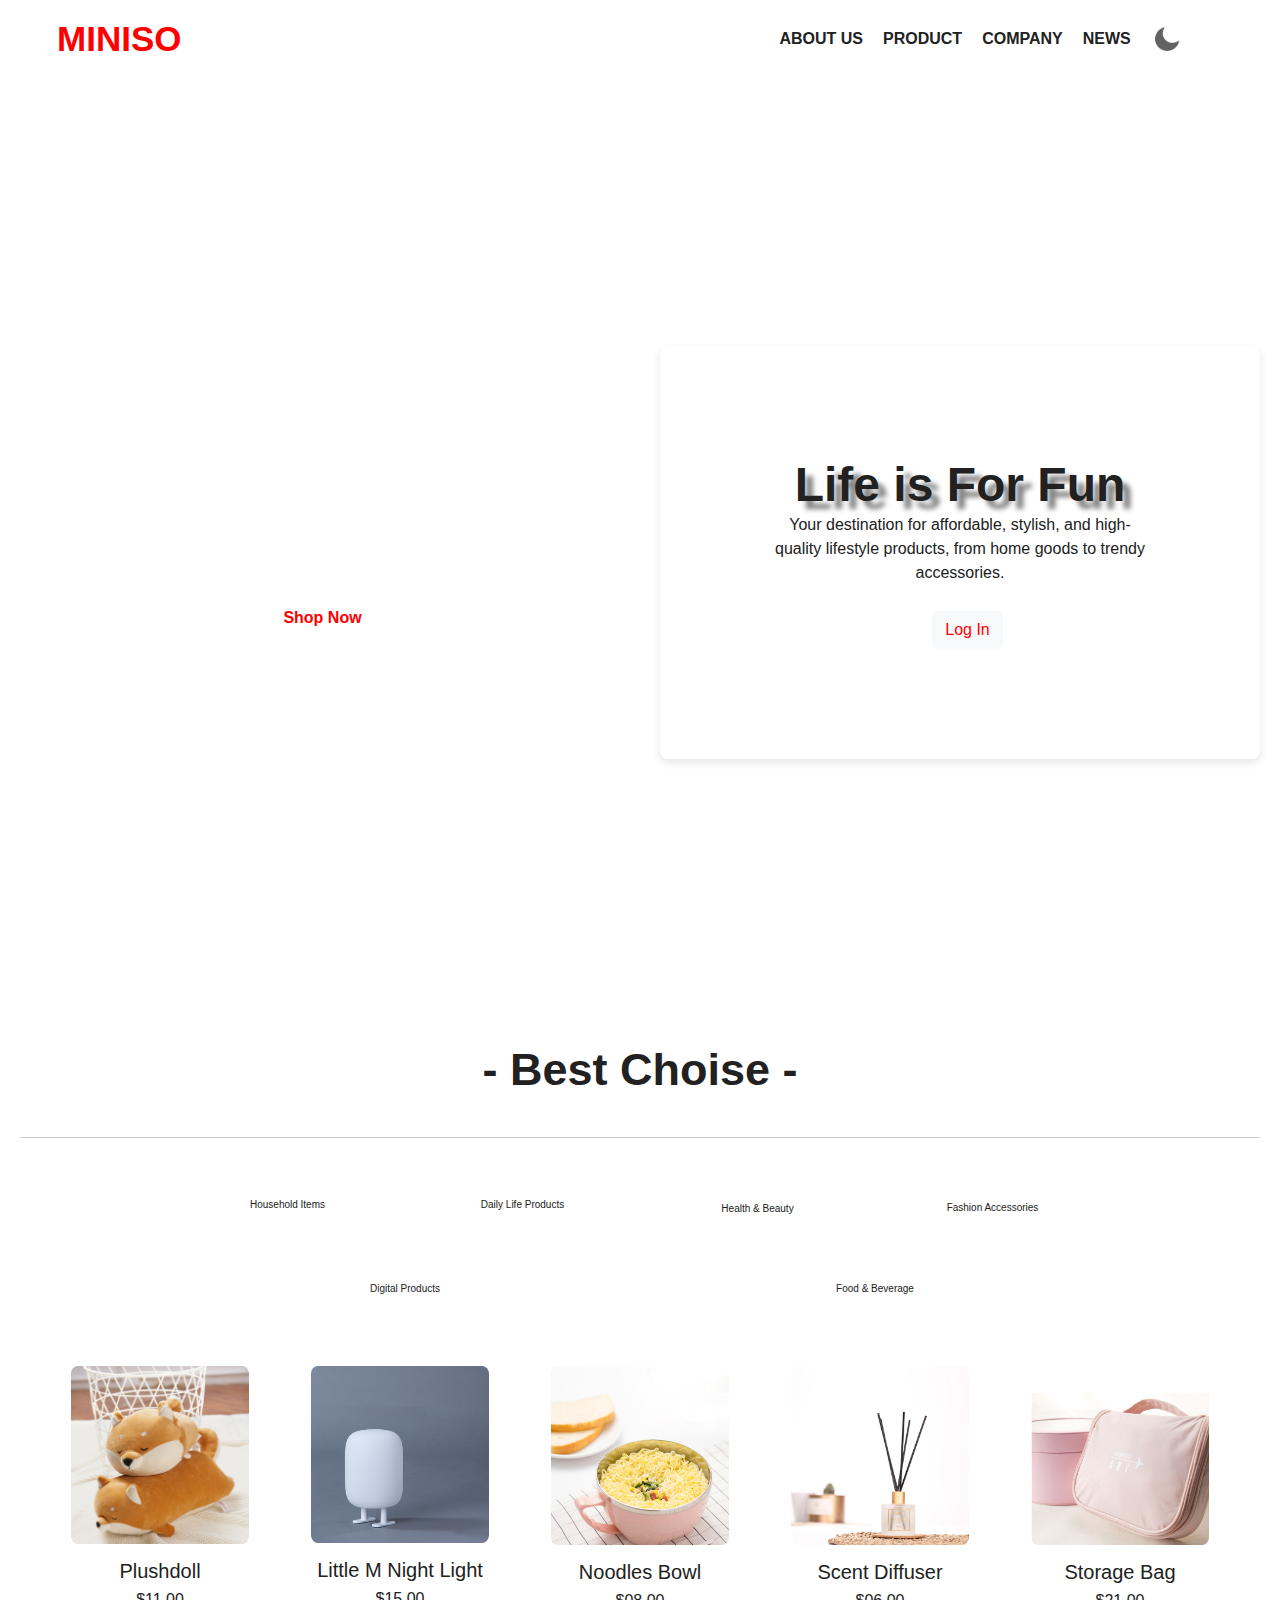
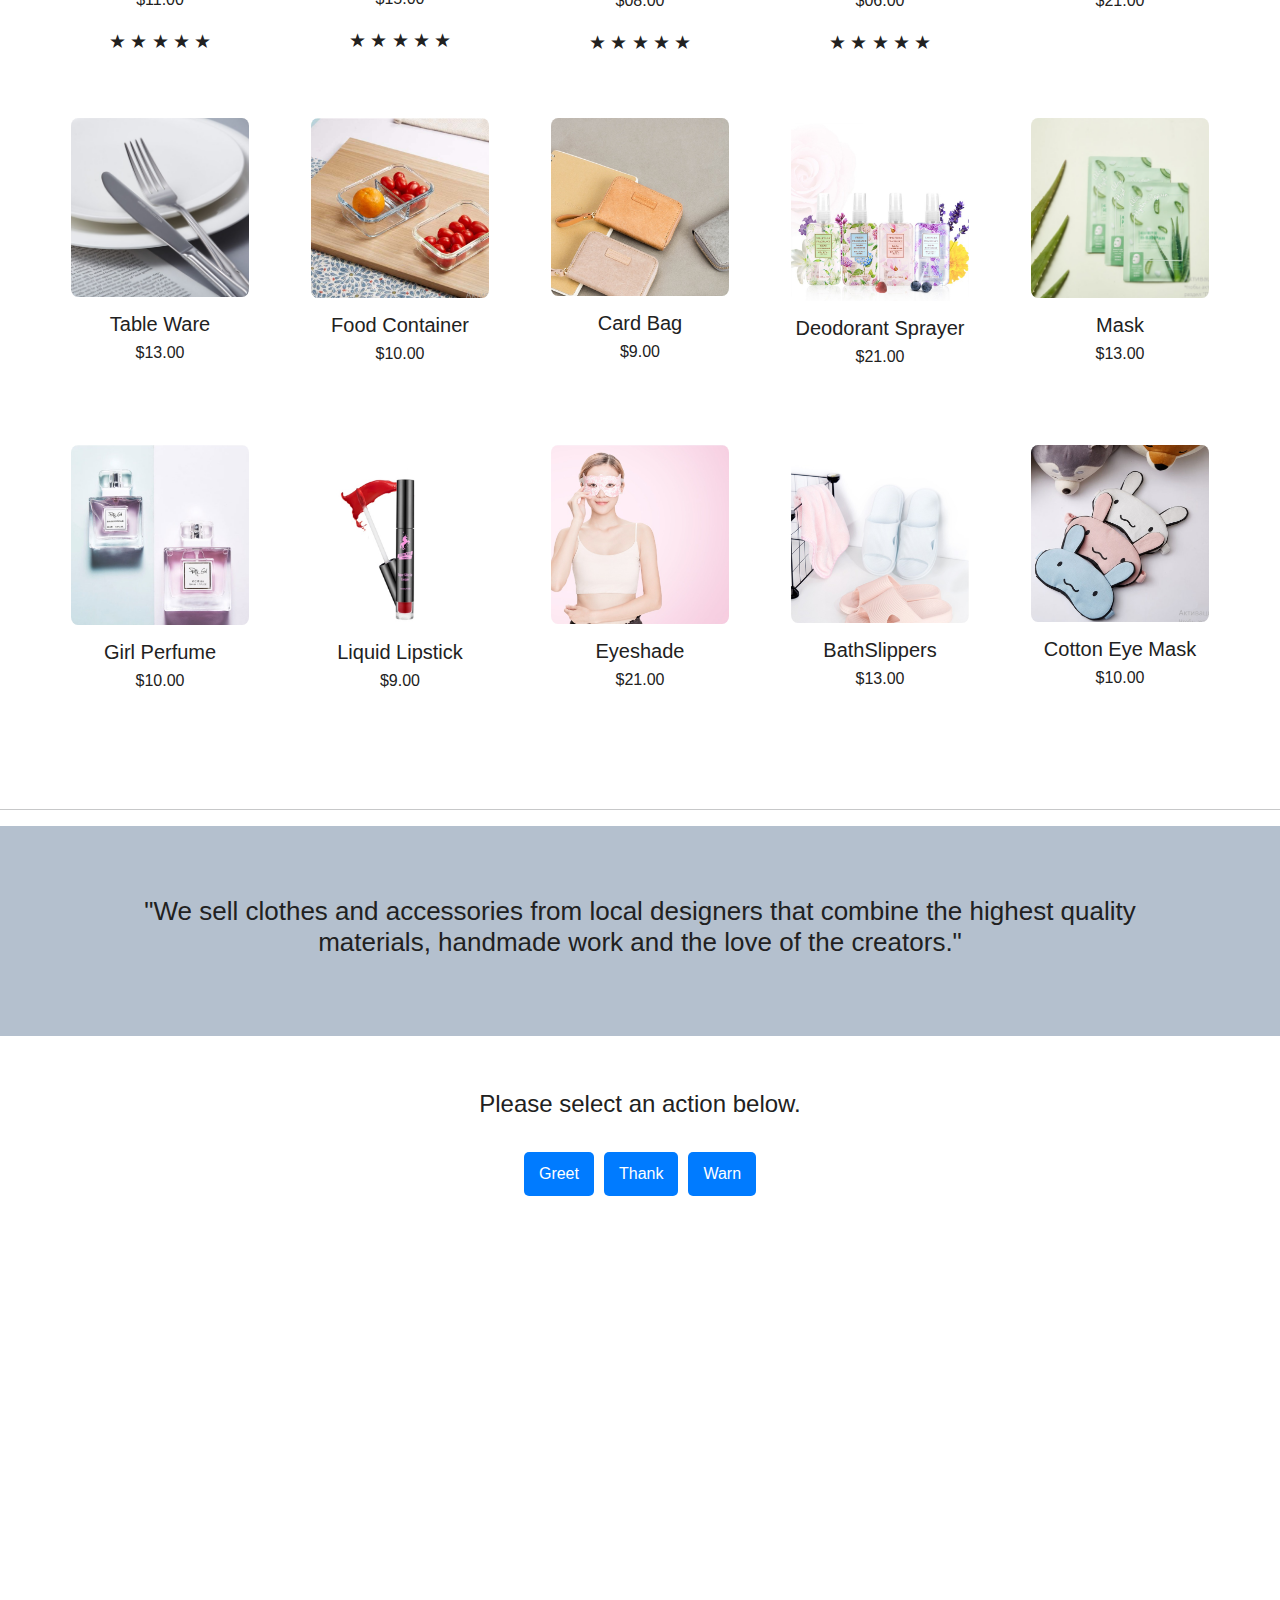
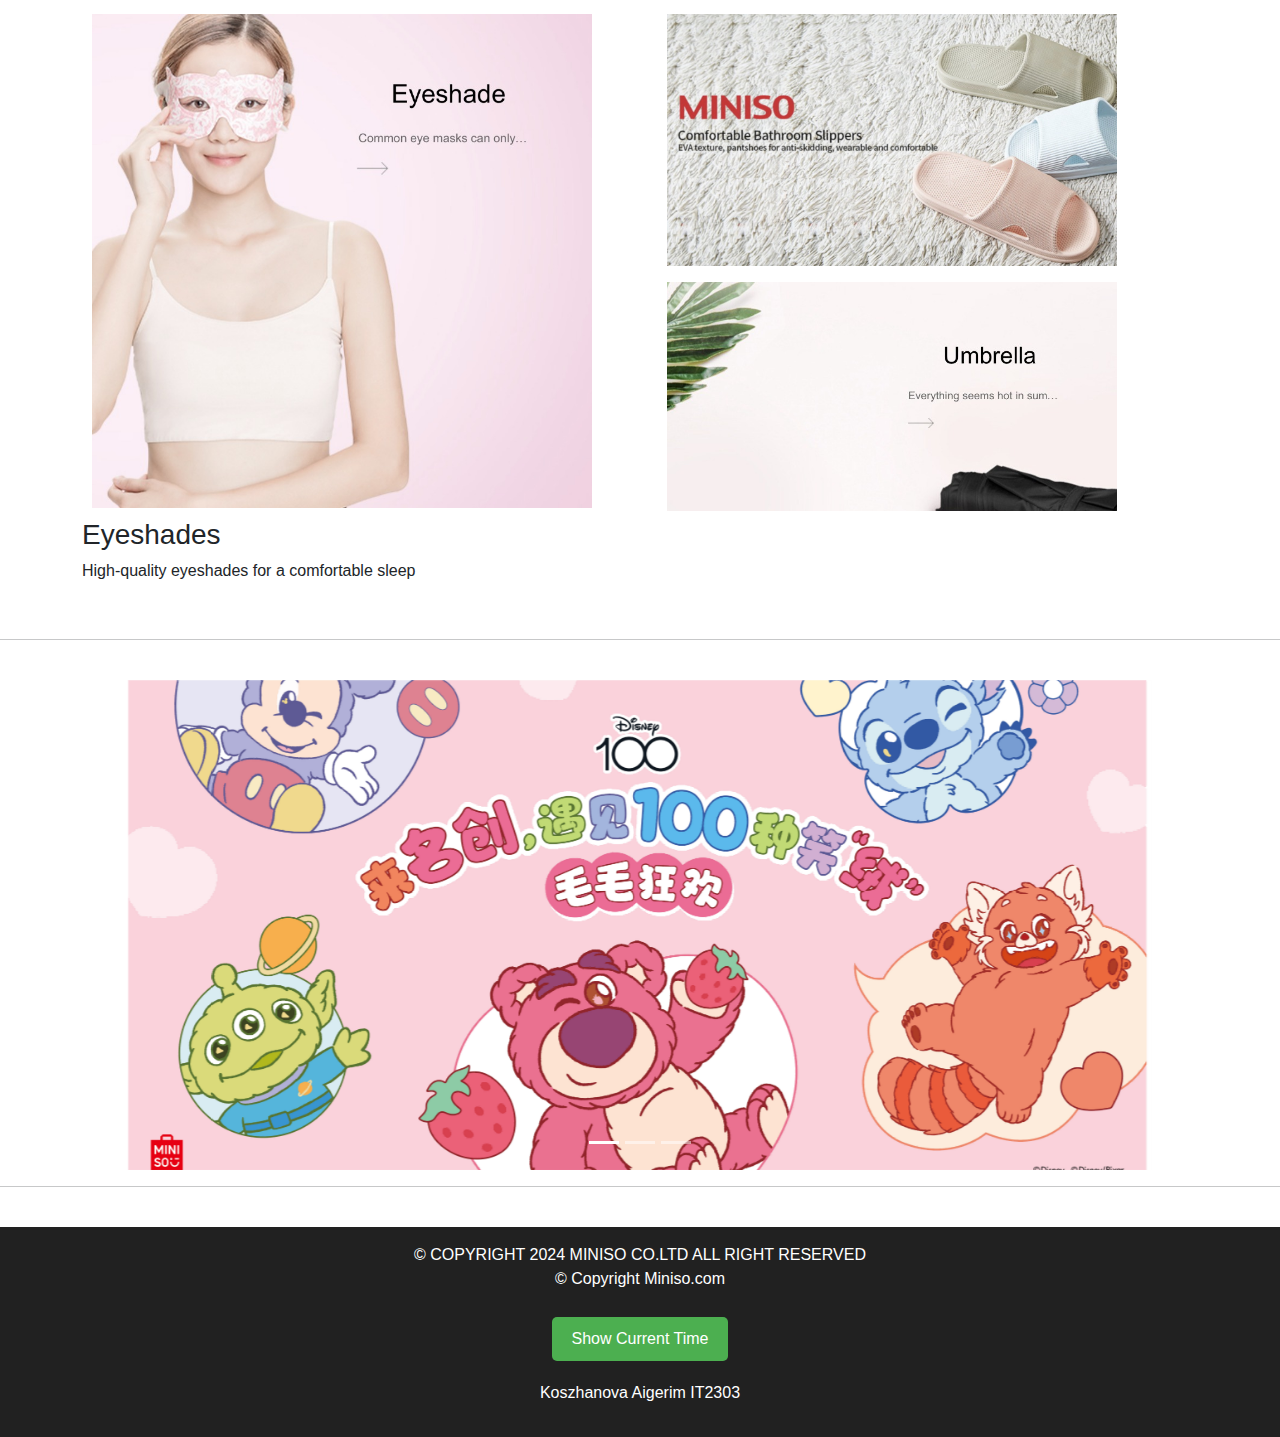
==== miniso/index.html @ 570f26b1 "Add files via upload" ====
<!DOCTYPE html>
<html lang="en">
<head>
    <meta charset="UTF-8">
    <meta name="viewport" content="width=device-width, initial-scale=1.0">
    <title>MINISO Online Store</title>
    <link href="https://cdn.jsdelivr.net/npm/bootstrap@5.3.3/dist/css/bootstrap.min.css" rel="stylesheet" integrity="sha384-QWTKZyjpPEjISv5WaRU9OFeRpok6YctnYmDr5pNlyT2bRjXh0JMhjY6hW+ALEwIH" crossorigin="anonymous">
    <link rel="stylesheet" href="style.css">
     
</head>
<body>
    <nav class="navbar navbar-expand-lg custom-navbar">
        <div class="container-fluid">
          <a class="navbar-brand" href="index.html" style="font-weight: bolder; font-size: 35px; font-family: Arial, Helvetica, sans-serif;color:red;">
            MINISO</a>
          <div class="collapse navbar-collapse" id="navbarSupportedContent"
          style="text-align:right;">
            <ul class="navbar-nav2 me-auto mb-2 mb-lg-0">
              <li class="nav-item">
                <a class="nav-link active"  href="store second.html">ABOUT US</a>
              </li>
              <li class="nav-item">
                <a class="nav-link active" href="product.html">PRODUCT</a>
              </li>
              <li class="nav-item">
                <a class="nav-link active" href="#">COMPANY</a>
              </li>
              <li class="nav-item">
                <a class="nav-link active" href="#">NEWS</a>
              </li>
              <img src="moon.png" id="icon">
            </ul>
          </div>
        </div>
    </nav>
    <br>
    <section class="main-banner">
    <audio id="notificationSound" src="effectSound.mp3" preload="auto"></audio>
    <script src="audio.js"></script>

      <div class="modal fade" id="exampleModal" tabindex="-1" aria-labelledby="exampleModalLabel" aria-hidden="true">
        <div class="modal-dialog">
          <div class="modal-content">
            <div class="modal-header">
              <h2 class="modal-title fs-5" id="exampleModalLabel">Sign up form</h2>
              <button type="button" class="btn-close" data-bs-dismiss="modal" aria-label="Close"></button>
            </div>
            <div class="modal-body">
              <form id="myForm" onsubmit="return validateForm()">
                <div class="mb-3">
                  <label for="name">Name: *</label>
                  <input type="text" id="name" name="name" ><br><br>
                  
                  <label for="email">Email: *</label>
                  <input  id="email" name="email" ><br><br>
                  
                  <label for="password">Password: *</label>
                  <input type="password" id="password" name="password" ><br><br>
                  
                  <label for="confirmPassword">Confirm Password: *</label>
                  <input type="password" id="confirmPassword" name="confirmPassword" ><br><br>
                  
                  <span id="errorMessage" class="error"></span><br><br>
                  
                  <input type="submit" value="Submit">
                </div>
              </form>
            </div>
          </div>
        </div>
      </div>
    </section>
    <div class="container1">
      <div class="left-side main-banner">
        
        <button type="button" class="btn btn-primary" id="notifyButton"
        style="margin-top:130px;"
        >Shop Now</button>
        <audio id="notificationSound" src="effectSound.mp3" preload="auto"></audio>
      </div>
      <div class="right-side">
        <div id="authContainer">
          <div id="loginSection">
            <h3>Life is For Fun</h3>
            <p>
            Your destination for affordable, stylish, and high-quality lifestyle products, from home goods to trendy accessories.</p>
            <button id="loginButton" class="btn btn-light"
            style="margin-right:50px;"><span style="color:red;">Log In</span></button>
            <div id="loginForm" class="hidden">
              <h2 style="color:black;">Log In</h2>
              <label for="username" style="color:black;">Username:</label>
              <input type="text" id="username" required>
              <label for="password" style="color:black;">Password:</label>
              <input type="text" id="password_login" required>
              <button id="submitLogin" type="button">Submit</button>
            </div>
            <div id="welcomeMessage" class="hidden">
              <h2 style="color:black;">Welcome, <span id="userNameDisplay"></span>!</h2>
              <button id="logoutButton">Log Out</button>
            </div>
          </div>
        </div>
      </div>
    </div>
    <script src="authorization.js"></script>
      
    <section id=section2 class="products-section">
        <h2 style="font-weight: bolder;"> - Best Choise - </h2>
        <hr>
        <div class="category-container" style="text-align: center; margin:0px 150px;">
          <div data-category="household">
            <img src="household_icon.png" style="width:40%; height:auto">
            <p>Household Items</p>
          </div>
          <div data-category="daily-life">
            <img src="lifeProducts_icon.png" style="width:38%; height:auto">
            <p>Daily Life Products</p>
          </div>
          <div data-category="health-beauty">
            <img src="beauty_icon.png" style="width:28%; height:auto">
            <p style="padding-top:8px;">Health & Beauty</p>
          </div>
          <div data-category="fashion">
            <img src="fashion_icon2.png" style="width:25%; height:auto">
            <p style="padding-top:7px;">Fashion Accessories</p>
          </div>
          <div data-category="digital">
            <img src="phone_icon2.png" style="width:39%; height:auto">
            <p>Digital Products</p>
          </div>
          <div data-category="food">
            <img src="food_icon2.png" style="width:35%; height:auto">
            <p>Food & Beverage</p>
          </div>
        </div>
      
        
      
        <br>
        <div id=section4 class="product-grid" style="margin: 0px 30px;">
            <div class="product-item">
                <img src="plushdoll.jpg" alt="Plushdoll">
                <h3>Plushdoll</h3>
                <p>$11.00</p>
                <div id="rating">
                  <span class="star" data-value="1">&#9733;</span>
                  <span class="star" data-value="2">&#9733;</span>
                  <span class="star" data-value="3">&#9733;</span>
                  <span class="star" data-value="4">&#9733;</span>
                  <span class="star" data-value="5">&#9733;</span>
              </div>
            </div>
            <div class="product-item">
                <img src="LittleNightLight.jpg" alt="LittleNightLight">
                <h3>Little M Night Light</h3>
                <p>$15.00</p>
                <div id="rating">
                  <span class="star" data-value="1">&#9733;</span>
                  <span class="star" data-value="2">&#9733;</span>
                  <span class="star" data-value="3">&#9733;</span>
                  <span class="star" data-value="4">&#9733;</span>
                  <span class="star" data-value="5">&#9733;</span>
              </div>
            </div>
            <div class="product-item">
                <img src="NoodlesBowl.jpg" alt="NoodlesBowl">
                <h3>Noodles Bowl</h3>
                <p>$08.00</p>
                <div id="rating">
                  <span class="star" data-value="1">&#9733;</span>
                  <span class="star" data-value="2">&#9733;</span>
                  <span class="star" data-value="3">&#9733;</span>
                  <span class="star" data-value="4">&#9733;</span>
                  <span class="star" data-value="5">&#9733;</span>
              </div>
            </div>
            <div class="product-item">
                <img src="ScentDiffuser.jpg" alt="ScentDiffuser">
                <h3>Scent Diffuser</h3>
                <p>$06.00</p>
                <div id="rating">
                  <span class="star" data-value="1">&#9733;</span>
                  <span class="star" data-value="2">&#9733;</span>
                  <span class="star" data-value="3">&#9733;</span>
                  <span class="star" data-value="4">&#9733;</span>
                  <span class="star" data-value="5">&#9733;</span>
              </div>
            </div>
        </div>
        <br>
        <script src="starRating.js"></script>

        <script src="bestChoise.js"></script>
    </section>
  <hr>
    <section class="about-section">
        <h2>
        "We sell clothes and accessories from local designers that combine 
            the highest quality materials, handmade work and the love of the 
            creators."
        </h2>
    </section>
    <div class="message-container">
      <p id="message">Please select an action below.</p>
  </div>
  
  <div class="button-container">
      <button id="greetBtn">Greet</button>
      <button id="thankBtn">Thank</button>
      <button id="warnBtn">Warn</button>
  </div>
  
  <script src="eventButton.js"></script>
    
    <br>
    <section class="secondary-banner">
        <pre>

        </pre>
        <h1 id="message"><b>Women's collection</b></h1>
       
        <pre> 


        </pre>
        <script src="yourTurn.js"></script>
       

    </section>
    <br>
  <script src="collection.js"></script>
    <div class="container">
      <div class="row">
        <div class="col-md-6">
          <img src="Eyeshades.jpg" class="img-fluid large-image" alt="Eyeshades">
          
          <div id="imageDescription" style="margin-top: 10px;">
            
          </div>
        </div>
        <div class="col-md-6">
          <div class="row">
            <div class="col-12">
              <img src="BathroomSlippers.jpg" class="img-fluid small-image" alt="Bathroom Slippers">
            </div>
            <div class="col-12 mt-3">
              <img src="Umbrellas.jpg" class="img-fluid small-image" alt="Umbrellas">
            </div>
          </div>
        </div>
      </div>
    </div>
    
    <br>
    <hr>
    <br>
    <div id="carouselExampleIndicators" class="carousel slide">
        <div class="carousel-indicators">
          <button type="button" data-bs-target="#carouselExampleIndicators" data-bs-slide-to="0" class="active" aria-current="true" aria-label="Slide 1"></button>
          <button type="button" data-bs-target="#carouselExampleIndicators" data-bs-slide-to="1" aria-label="Slide 2"></button>
          <button type="button" data-bs-target="#carouselExampleIndicators" data-bs-slide-to="2" aria-label="Slide 3"></button>
        </div>
        <div class="carousel-inner">
          <div class="carousel-item active text-center">
            <img src="pixar_miniso.png" class="custom-size" alt="WeBareBearsxminiso">
          </div>
          <div class="carousel-item text-center">
            <img src="pokemon_miniso.jpg" class="custom-size" alt="b121xminiso">
          </div>
          <div class="carousel-item text-center">
            <img src="girl_miniso.jpg" class="custom-size" alt="marvelCollaboration">
          </div>
        </div>
        <button class="carousel-control-prev" type="button" data-bs-target="#carouselExampleIndicators" data-bs-slide="prev">
          <span class="carousel-control-prev-icon" aria-hidden="true"></span>
          <span class="visually-hidden">Previous</span>
        </button>
        <button class="carousel-control-next" type="button" data-bs-target="#carouselExampleIndicators" data-bs-slide="next">
          <span class="carousel-control-next-icon" aria-hidden="true"></span>
          <span class="visually-hidden">Next</span>
        </button>
    </div>
    <hr>
    <br>
    
    <footer class="p-3">
        <p>&copy; COPYRIGHT 2024 MINISO CO.LTD ALL RIGHT RESERVED
            <br>
            &copy; Copyright Miniso.com</p>
        <div class="content-container">
          <button id="showTimeBtn" class="time-btn">Show Current Time</button>
          <div id="timeDisplay" class="time-container"></div>
        </div>
      
        <script src="correctTime.js"></script>
        <p>Koszhanova Aigerim IT2303</p>
      
    </footer>
<script src="icon.js"></script>

<script src="keyboard.js"></script>
      
<script src="https://cdn.jsdelivr.net/npm/bootstrap@5.3.3/dist/js/bootstrap.bundle.min.js" integrity="sha384-YvpcrYf0tY3lHB60NNkmXc5s9fDVZLESaAA55NDzOxhy9GkcIdslK1eN7N6jIeHz" crossorigin="anonymous"></script>
<script src="script.js"></script>
</body>
</html>
---- miniso/style.css ----
body {
    font-family: Arial, sans-serif;
    margin: 0;
    padding: 0;
    background-color: var(--primary-color);
    
}
.navbar{
    background-color: var(--primary-color); 
    margin:0px 45px;
}
.container1 {
    display: flex;
    width: 100%;
    height: 100vh;
}
    
.left-side, .right-side {
    flex: 1;
    display: flex;
    flex-direction: column;
    justify-content: center;
    align-items: center;
    padding: 20px;
}
    
.left-side {
    background-image: url('C:/Users/Astana/Downloads/wbb.jpg');
    background-size: cover;
    background-position: center;
    color: var(--primary-color);
}
    
#authContainer {
    background-color: var(--primary-color);
    padding: 110px;
    border-radius: 8px;
    box-shadow: 0 4px 8px rgba(0, 0, 0, 0.1);
    max-width: 800px;
    margin: 0 auto;
    text-align: center;
  }
  
  .right-side {
    background-image: url('C:/Users/Astana/Downloads/miniso.jpg');
    background-position: right bottom;
    background-repeat: no-repeat;
    background-size: 150px 150px;
    padding: 20px;
  }
  .right-side p{
    color:var(--secondary-color);
  }
  
    
.hidden {
    display: none;
    color:var(--secondary-color);
}
button {
    margin-top: 10px;
    padding: 10px 15px;
    border: none;
    background-color: #007bff;
    color: var(--primary-color);
    border-radius: 5px;
    cursor: pointer;
}

button:hover {
    background-color: #0056b3;
}

input {
    display: block;
    margin: 10px auto;
    padding: 8px;
    width: 200px;
}

.custom-navbar {
    background-color: var(--primary-color); 
    
}
.navbar-nav2 {
    display: flex;
    align-items: center;
    gap: 20px;
    margin-left: 550px;
    color: var(--secondary-color);
    font-weight: bold;
    text-decoration: none;
    list-style: none;
}

.navbar-nav2 .nav-link {
    text-decoration: none;
    color: inherit; 
}


.main-banner h1 {
    font-family: Cooper Black;
    font-size: 60px;
    margin: 0;
    font-weight: bolder;
    font-size: 4rem;
    color: var(--primary-color); 
    text-shadow: 
    2px 2px 0 #a4bcd8,  
    8px 8px 5px rgba(0,0,0,0.5);
}
.right-side h3{
    font-size: 30px;
    margin: 0;
    font-weight: bold;
    font-size: 3rem;
    color: var(--secondary-color);
    text-shadow: 
    
    8px 8px 5px rgba(0,0,0,0.5);
}

.main-banner p {
    font-size: 15px;
    margin: 20px;
    color:rgb(6, 65, 110);
    font-weight: bold;
}

.main-banner .btn {
    background-color: var(--primary-color);
    color: red;
    margin-left: 5px;
    padding: 10px 20px;
    text-decoration: none;
    border-radius: 5px;
    font-weight: bold;
    scroll-behavior:smooth;
    border-color: var(--primary-color);
}
.main-banner .modal-dialog{
    color:var(--secondary-color);
    font-family:Arial, Helvetica, sans-serif;
    text-shadow: none;
    text-decoration: none;
}
.main-banner .modal-title{
    font-family:Arial, Helvetica, sans-serif;
    color: var(--secondary-color);
}
.products-section {
    padding: 40px 20px;
    background-color: var(--primary-color);
    text-align: center;
}

.products-section h2 {
    font-size: 45px;
    margin-bottom: 40px;
    font-family:Arial, Helvetica, sans-serif;
    color:var(--secondary-color);
}
.product-section a{

    text-decoration: none; 
   
}
.products-section img {
    width: 230px;
    height: auto;
    padding-left: 90px;
}

.row .col{
    margin-left: 10px;
    width:300px;
} 

.row .col .card-img-top { 
    width: 90%;
    border-radius:10px;
    padding-inline: 1px;
    padding-top: 10px;
    padding-left: 27px;
}
.product-grid {
    display: grid;
    grid-template-columns: repeat(auto-fit, minmax(200px, 1fr));
    gap: 20px;
    color:var(--secondary-color);
    
}

.product-item {
    background-color: var(--primary-color);
    padding: 20px;
    border-radius: 8px;
    text-align: center;
}  
.star {
    font-size: 1.2rem;
    color: var(--secondary-color);
    cursor: pointer;
}
.selected {
    color: gold;
}

.product-item img {
    max-width: 100%;
    width: 200px;
    height: auto;
    border-radius: 8px;
    text-align: center; 
    padding-inline: 1px;
}

.product-item h3 {
    font-size: 20px;
    margin: 15px 0 5px;
}

.product-item p {
    font-size: 16px;
    color: var(--secondary-color);
}
.category-container {
    display: flex;
    justify-content: space-around; 
    align-items: center; 
    flex-wrap: wrap; 
    margin:0px 170px;
    color:var(--secondary-color);
}
.category-container p {
    margin-top: 5px ;
    text-align: center; 
    font-size:10px;
}
.category-container, .products { 
    margin: 20px; 
}
.category-container div { 
    display: inline-block; 
    text-align: center; 
    margin: 10px; 
    cursor: pointer; 
}
.about-section {
    padding: 70px 50px;
    background-color:#2b4d745a;
    text-align: center;
}


.about-section h2{
    font-weight: lighter;
    font-family:Arial, Helvetica, sans-serif;
    padding-right:90px;
    padding-left:90px;
    font-size:26px;
    color:var(--secondary-color);
}
.message-container {
    text-align: center;
    margin-top: 50px;
    font-size: 1.5em;
    color: var(--secondary-color);
}

.button-container {
    display: flex;
    justify-content: center;
    gap: 10px;
    margin-top: 20px;
}



.secondary-banner {
    background-image: url('C:/Users/Astana/Downloads/women_background.jpg');
    background-size:cover;
    background-position: center;
    padding: 60px 20px;
    display:flex;
    background-attachment:fixed;
    background-repeat: no-repeat;
    width:100%;
    text-align: center;
    color:var(--primary-color);
    font-family:Arial, Helvetica, sans-serif;
    justify-content: center;
    align-items: center;
    flex-direction: column;
}

.secondary-banner h1{
    font-size: 70px;
    color: var(--primary-color);
}

.card .card-title{
    color: var(--primary-color);
    text-align:center;
    margin-top:150px;
    font-weight:bolder;
    font-size:85px;
    background-attachment:fixed;
    
}
.large-image {
    width:500px;
    height:auto;
    margin-left:10px;
}
.small-image {
    width:450px;
    height:auto;
    margin-left:15px;
}
.container-lg{
    font-size:40px;
    background-color: var(--primary-color);
}
.word2{
    font-size:80px;
    font-weight: bolder;
    font-family: Arial var(--secondary-color);
}
.btn{
    margin-left:65px;
    font-family:Arial var(--secondary-color);
}
.titles{
    font-family:Cascadia Code;
}
.explains{
    color: #878787;
    font-size:10px;
}
.custom-size {
    width: 80%;  
    height: auto; 
}

.carousel-item {
    justify-content: center; 
    align-items: center;    
}
footer {
    background-color: var(--secondary-color);
    color: var(--primary-color);
    text-align: center;
}
.time-container {
    margin-top: 20px;
    font-size: 18px;
    font-weight: bold;
  }

.time-btn {
    padding: 10px 20px;
    background-color: #4CAF50;
    color: var(--primary-color);
    border: none;
    border-radius: 5px;
    cursor: pointer;
    font-size: 16px;
}

.time-btn:hover {
    background-color: #45a049;
}

body.light-mode {
    background-color: #ffffff;
    color: #000000;
  }
  
  body.dark-mode {
    background-color: #121212;
    color: #ffffff;
  }
  
  .dark-mode .navbar, .dark-mode footer {
    background-color: #333333;
  }
  
  .dark-mode .btn-primary {
    background-color: #1e1e1e;
    color: #ffffff;
  }
  
  .dark-mode .container, .dark-mode #authContainer {
    background-color: #2c2c2c;
    color: #ffffff;
  }



  #icon{
    width:30px;
    cursor:pointer;
}
:root{
    --primary-color: #ffffff;
    --secondary-color:#212121;
}
.dark-theme{
    --primary-color: #3e3e3e;
    --secondary-color:#fff; 
}
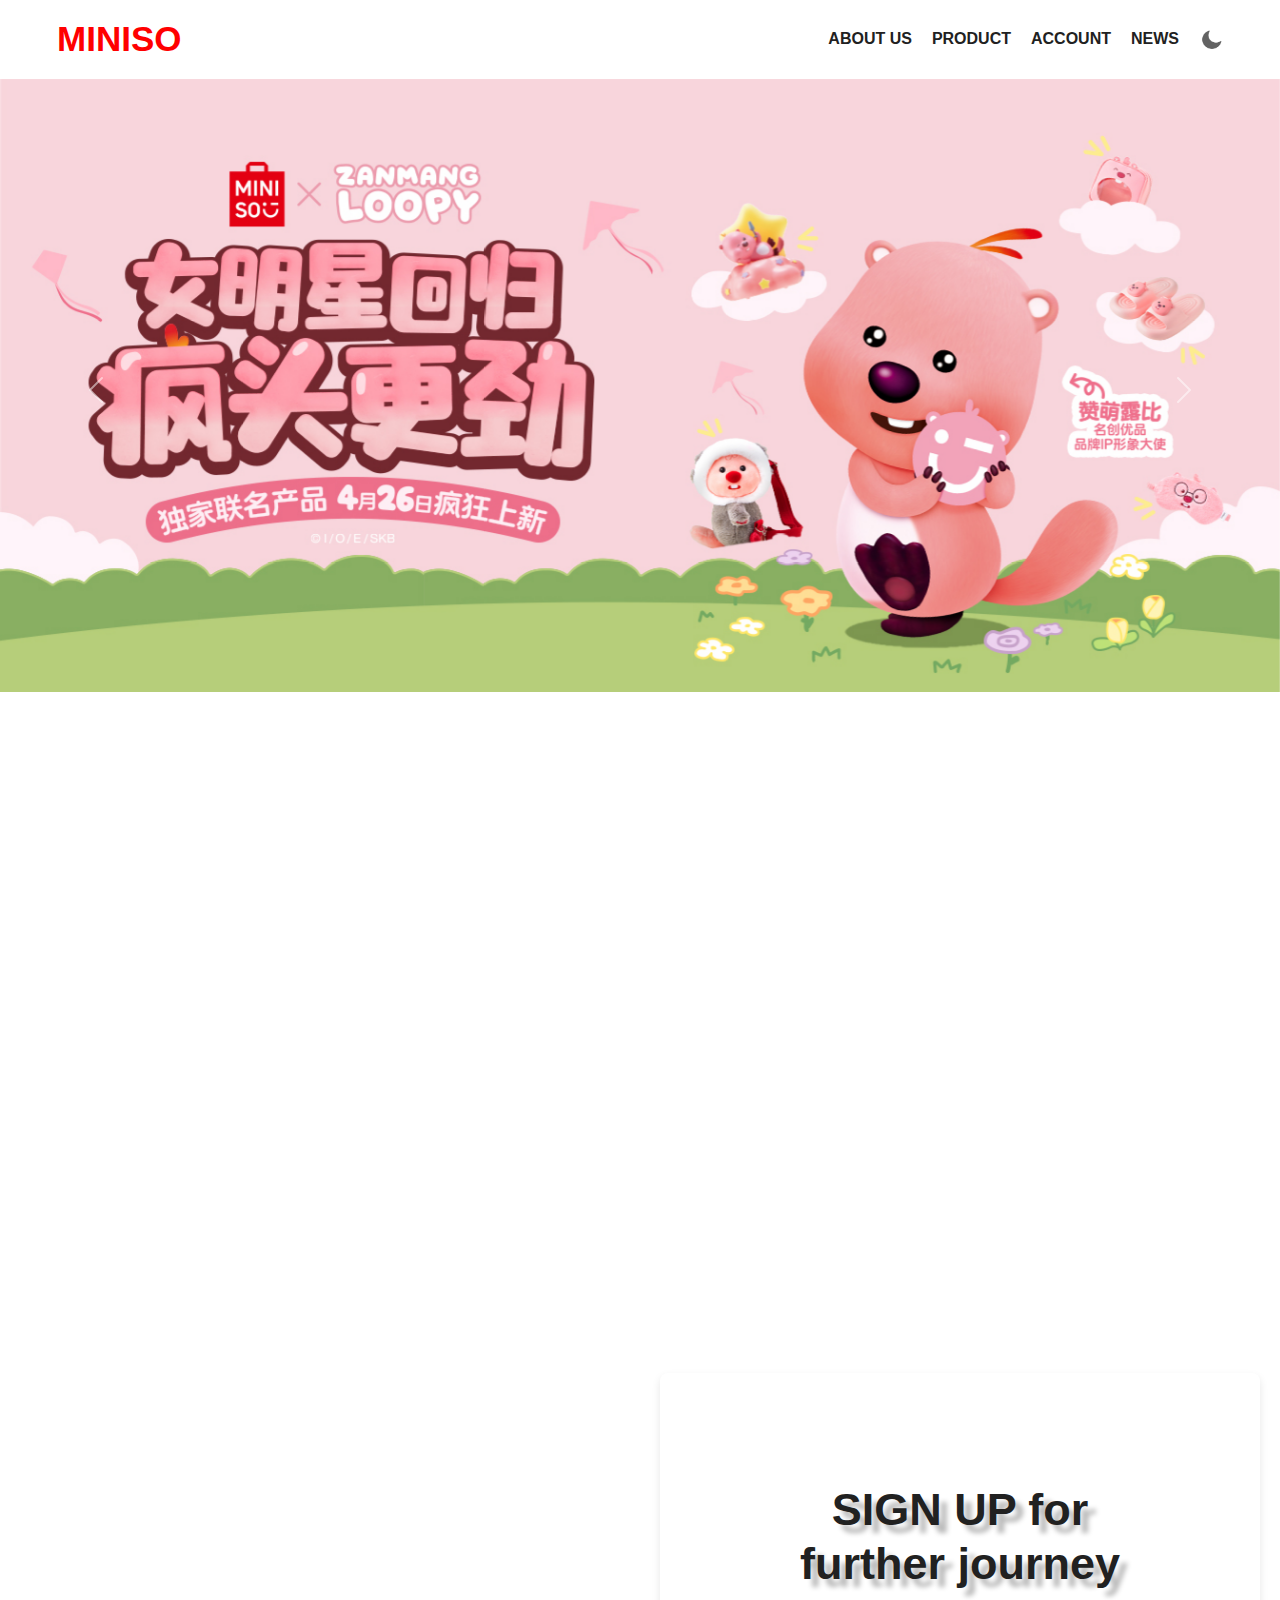
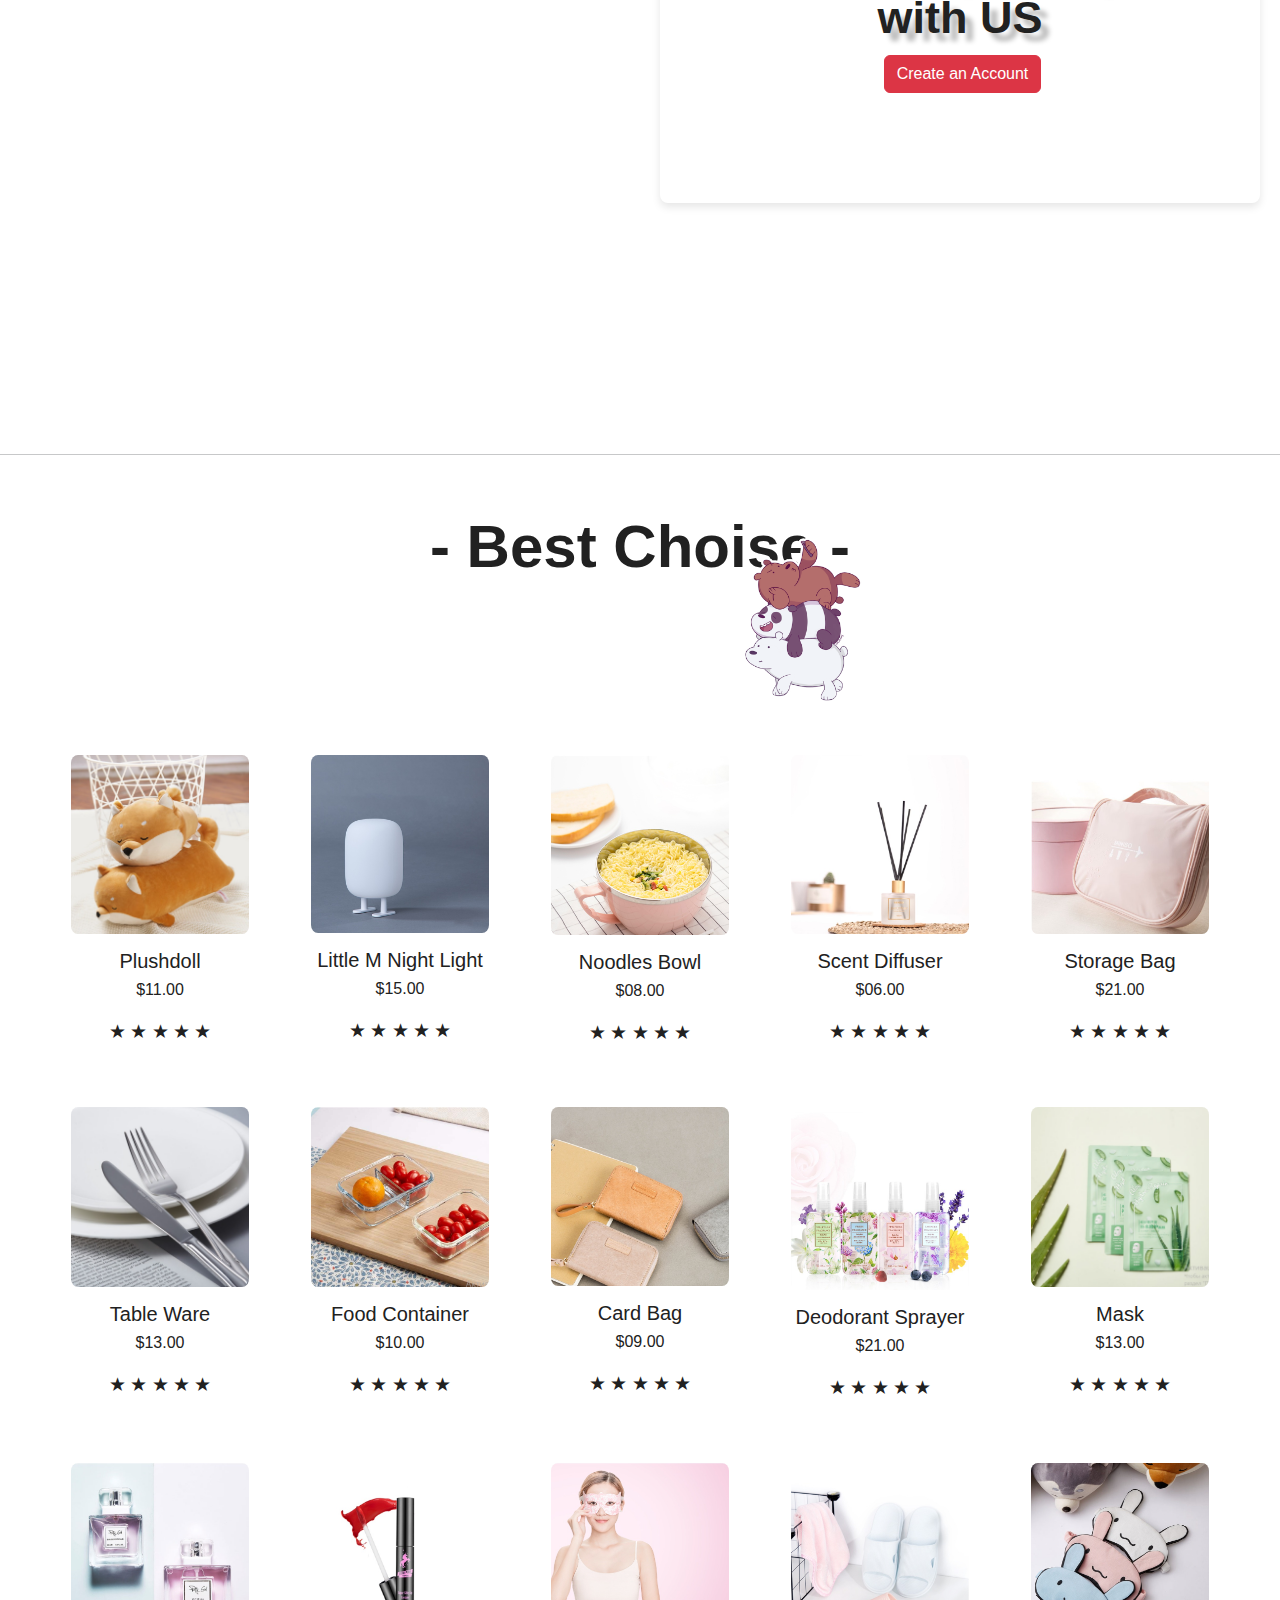
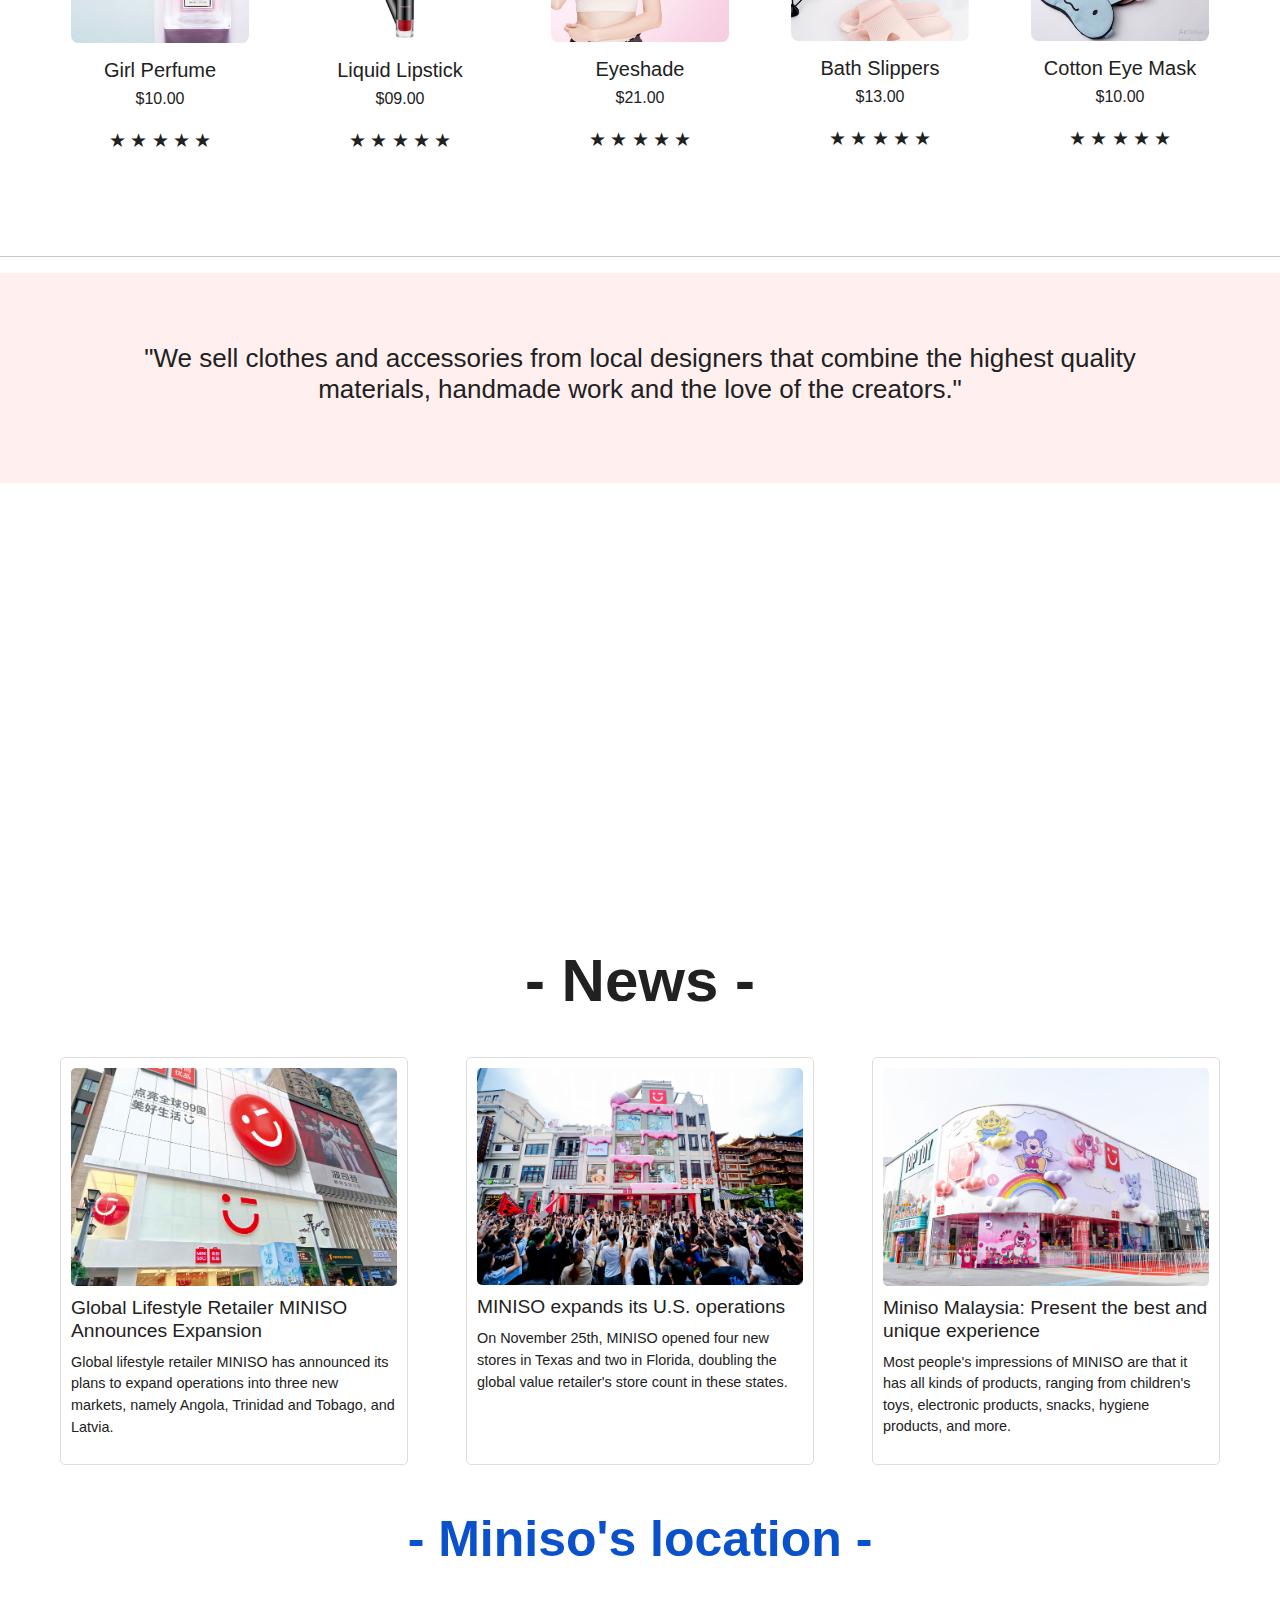
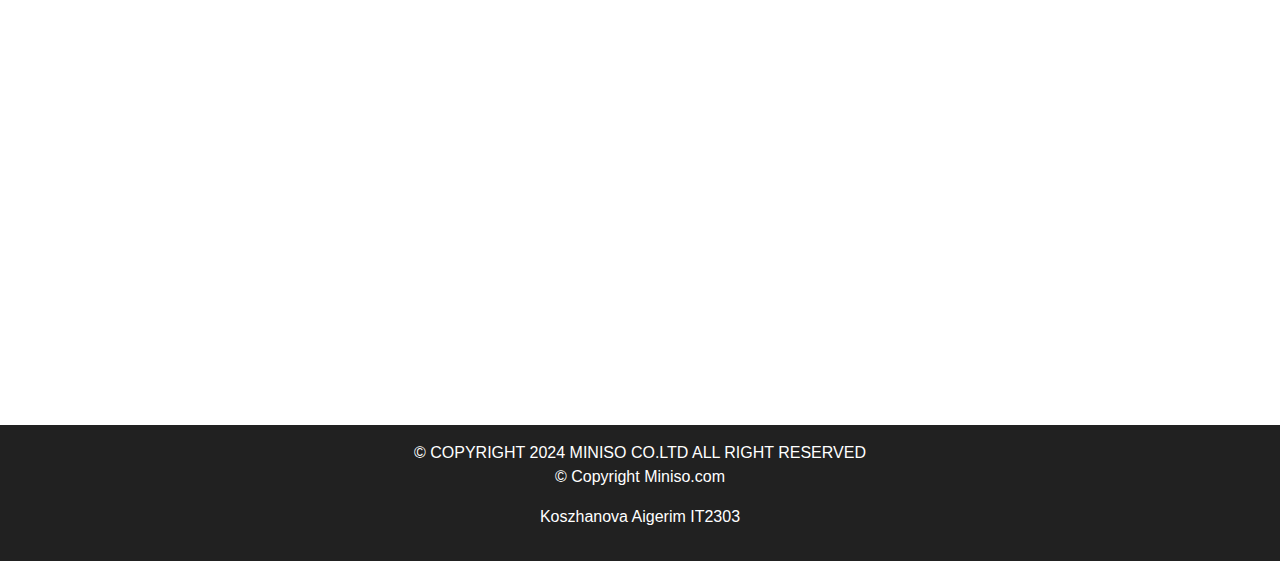
==== commit d0d6a032: "Add files via upload" ====
--- a/miniso/index.html
+++ b/miniso/index.html
@@ -6,33 +6,65 @@
     <title>MINISO Online Store</title>
     <link href="https://cdn.jsdelivr.net/npm/bootstrap@5.3.3/dist/css/bootstrap.min.css" rel="stylesheet" integrity="sha384-QWTKZyjpPEjISv5WaRU9OFeRpok6YctnYmDr5pNlyT2bRjXh0JMhjY6hW+ALEwIH" crossorigin="anonymous">
     <link rel="stylesheet" href="style.css">
-     
 </head>
 <body>
-    <nav class="navbar navbar-expand-lg custom-navbar">
-        <div class="container-fluid">
-          <a class="navbar-brand" href="index.html" style="font-weight: bolder; font-size: 35px; font-family: Arial, Helvetica, sans-serif;color:red;">
-            MINISO</a>
-          <div class="collapse navbar-collapse" id="navbarSupportedContent"
-          style="text-align:right;">
-            <ul class="navbar-nav2 me-auto mb-2 mb-lg-0">
-              <li class="nav-item">
-                <a class="nav-link active"  href="store second.html">ABOUT US</a>
-              </li>
-              <li class="nav-item">
-                <a class="nav-link active" href="product.html">PRODUCT</a>
-              </li>
-              <li class="nav-item">
-                <a class="nav-link active" href="#">COMPANY</a>
-              </li>
-              <li class="nav-item">
-                <a class="nav-link active" href="#">NEWS</a>
-              </li>
-              <img src="moon.png" id="icon">
+  <nav class="navbar navbar-expand-lg custom-navbar">
+    <div class="container-fluid">
+        <a class="navbar-brand" href="index.html" style="font-weight: bolder; font-size: 35px; font-family: Arial, Helvetica, sans-serif; color:red;">
+            MINISO
+        </a>
+        <button class="navbar-toggler" type="button" data-bs-toggle="collapse" data-bs-target="#navbarSupportedContent" aria-controls="navbarSupportedContent" aria-expanded="false" aria-label="Toggle navigation">
+            <span class="navbar-toggler-icon"></span>
+        </button>
+        <div class="collapse navbar-collapse" id="navbarSupportedContent">
+            <ul class="navbar-nav2 ms-auto mb-2 mb-lg-0">
+                <li class="nav-item">
+                    <a class="nav-link active" href="store second.html">ABOUT US</a>
+                </li>
+                <li class="nav-item">
+                    <a class="nav-link active" href="product.html">PRODUCT</a>
+                </li>
+                <li class="nav-item">
+                    <a class="nav-link active" href="account.html">ACCOUNT</a>
+                </li>
+                <li class="nav-item">
+                    <a class="nav-link active" href="#">NEWS</a>
+                </li>
+                <li class="nav-item">
+                    <img src="moon.png" id="icon" class="nav-icon" alt="Theme Toggle" style="width: 24px; height: 24px; cursor: pointer;">
+                </li>
             </ul>
-          </div>
-        </div>
-    </nav>
+        </div>
+    </div>
+</nav>
+<div id="carouselExampleInterval" class="carousel slide" data-bs-ride="carousel">
+  <div class="carousel-inner">
+    <div class="carousel-item active" data-bs-interval="10000">
+      <img src="girl_miniso.jpg" class="d-block w-100" alt="pororo_x_miniso">
+    </div>
+    <div class="carousel-item" data-bs-interval="2000">
+      <img src="pokemon_miniso.jpg" class="d-block w-100" alt="pokemon_x_miniso">
+    </div>
+    <div class="carousel-item">
+      <img src="pixar_miniso.png" class="d-block w-100" alt="pixar_x_miniso">
+    </div>
+  </div>
+  <button class="carousel-control-prev" type="button" data-bs-target="#carouselExampleInterval" data-bs-slide="prev">
+    <span class="carousel-control-prev-icon" aria-hidden="true"></span>
+    <span class="visually-hidden">Previous</span>
+  </button>
+  <button class="carousel-control-next" type="button" data-bs-target="#carouselExampleInterval" data-bs-slide="next">
+    <span class="carousel-control-next-icon" aria-hidden="true"></span>
+    <span class="visually-hidden">Next</span>
+  </button>
+</div>
+<script>
+  const carousel = new bootstrap.Carousel(document.querySelector('#carouselExampleInterval'), {
+  interval: 2000,
+  ride: 'carousel'
+});
+
+</script>
     <br>
     <section class="main-banner">
     <audio id="notificationSound" src="effectSound.mp3" preload="auto"></audio>
@@ -70,72 +102,42 @@
         </div>
       </div>
     </section>
+<br>
+    <div class="description1">
+      <img src="Miniso_logo.png" alt="Miniso Logo" class="logo-image">
+      <div  style="margin:0px 50px;"class="description2">
+        <h1 style="font-weight:bolder;">Welcome to <span class="text-danger"><b>MINISO</b></span></h1>
+          <h1 style="font-size:39px;">"Your destination for high-quality lifestyle products."</h1>
+      </div>
+  </div>
+  <br><br>
     <div class="container1">
       <div class="left-side main-banner">
-        
-        <button type="button" class="btn btn-primary" id="notifyButton"
-        style="margin-top:130px;"
-        >Shop Now</button>
-        <audio id="notificationSound" src="effectSound.mp3" preload="auto"></audio>
       </div>
       <div class="right-side">
         <div id="authContainer">
           <div id="loginSection">
-            <h3>Life is For Fun</h3>
-            <p>
-            Your destination for affordable, stylish, and high-quality lifestyle products, from home goods to trendy accessories.</p>
-            <button id="loginButton" class="btn btn-light"
-            style="margin-right:50px;"><span style="color:red;">Log In</span></button>
-            <div id="loginForm" class="hidden">
-              <h2 style="color:black;">Log In</h2>
-              <label for="username" style="color:black;">Username:</label>
-              <input type="text" id="username" required>
-              <label for="password" style="color:black;">Password:</label>
-              <input type="text" id="password_login" required>
-              <button id="submitLogin" type="button">Submit</button>
-            </div>
-            <div id="welcomeMessage" class="hidden">
-              <h2 style="color:black;">Welcome, <span id="userNameDisplay"></span>!</h2>
-              <button id="logoutButton">Log Out</button>
-            </div>
-          </div>
-        </div>
-      </div>
-    </div>
-    <script src="authorization.js"></script>
-      
+            <h3>SIGN UP for further journey with US</h3>
+            <div id="initial-container">
+              <a href="account.html">
+              <button type="button" class="btn btn-danger ripple-btn" style="margin-left: 5px;"
+               id="create-account-btn">Create an Account</button>
+               </a>
+            </div>
+           </div>
+           </div>
+           </div>
+           </div>
+           
+           
+    <hr>  
     <section id=section2 class="products-section">
+      <div class="marquee">
+        <img src="wbbWalking.gif" alt="Walking Animation" class="walking-image">
         <h2 style="font-weight: bolder;"> - Best Choise - </h2>
-        <hr>
-        <div class="category-container" style="text-align: center; margin:0px 150px;">
-          <div data-category="household">
-            <img src="household_icon.png" style="width:40%; height:auto">
-            <p>Household Items</p>
-          </div>
-          <div data-category="daily-life">
-            <img src="lifeProducts_icon.png" style="width:38%; height:auto">
-            <p>Daily Life Products</p>
-          </div>
-          <div data-category="health-beauty">
-            <img src="beauty_icon.png" style="width:28%; height:auto">
-            <p style="padding-top:8px;">Health & Beauty</p>
-          </div>
-          <div data-category="fashion">
-            <img src="fashion_icon2.png" style="width:25%; height:auto">
-            <p style="padding-top:7px;">Fashion Accessories</p>
-          </div>
-          <div data-category="digital">
-            <img src="phone_icon2.png" style="width:39%; height:auto">
-            <p>Digital Products</p>
-          </div>
-          <div data-category="food">
-            <img src="food_icon2.png" style="width:35%; height:auto">
-            <p>Food & Beverage</p>
-          </div>
-        </div>
-      
+      </div>
+      <div id="auth-container">
         
-      
         <br>
         <div id=section4 class="product-grid" style="margin: 0px 30px;">
             <div class="product-item">
@@ -186,6 +188,137 @@
                   <span class="star" data-value="5">&#9733;</span>
               </div>
             </div>
+            <div class="product-item">
+              <img src="StorageBag.jpg" alt="Storage Bag">
+              <h3>Storage Bag</h3>
+              <p>$21.00</p>
+              <div id="rating">
+                <span class="star" data-value="1">&#9733;</span>
+                <span class="star" data-value="2">&#9733;</span>
+                <span class="star" data-value="3">&#9733;</span>
+                <span class="star" data-value="4">&#9733;</span>
+                <span class="star" data-value="5">&#9733;</span>
+            </div>
+          </div>
+          <div class="product-item">
+            <img src="TableWare.jpg" alt="TableWare">
+            <h3>Table Ware</h3>
+            <p>$13.00</p>
+            <div id="rating">
+              <span class="star" data-value="1">&#9733;</span>
+              <span class="star" data-value="2">&#9733;</span>
+              <span class="star" data-value="3">&#9733;</span>
+              <span class="star" data-value="4">&#9733;</span>
+              <span class="star" data-value="5">&#9733;</span>
+          </div>
+        </div>
+        <div class="product-item">
+          <img src="FoodContainer.jpg" alt="Food Container">
+          <h3>Food Container</h3>
+          <p>$10.00</p>
+          <div id="rating">
+            <span class="star" data-value="1">&#9733;</span>
+            <span class="star" data-value="2">&#9733;</span>
+            <span class="star" data-value="3">&#9733;</span>
+            <span class="star" data-value="4">&#9733;</span>
+            <span class="star" data-value="5">&#9733;</span>
+        </div>
+      </div>
+      <div class="product-item">
+        <img src="CardBag.jpg" alt="Card Bag">
+        <h3>Card Bag</h3>
+        <p>$09.00</p>
+        <div id="rating">
+          <span class="star" data-value="1">&#9733;</span>
+          <span class="star" data-value="2">&#9733;</span>
+          <span class="star" data-value="3">&#9733;</span>
+          <span class="star" data-value="4">&#9733;</span>
+          <span class="star" data-value="5">&#9733;</span>
+      </div>
+    </div>
+    <div class="product-item">
+      <img src="DeodorantSprayer.jpg" alt="Deodorant Sprayer">
+      <h3>Deodorant Sprayer</h3>
+      <p>$21.00</p>
+      <div id="rating">
+        <span class="star" data-value="1">&#9733;</span>
+        <span class="star" data-value="2">&#9733;</span>
+        <span class="star" data-value="3">&#9733;</span>
+        <span class="star" data-value="4">&#9733;</span>
+        <span class="star" data-value="5">&#9733;</span>
+    </div>
+  </div>
+  <div class="product-item">
+    <img src="Mask.jpg" alt="Mask">
+    <h3>Mask</h3>
+    <p>$13.00</p>
+    <div id="rating">
+      <span class="star" data-value="1">&#9733;</span>
+      <span class="star" data-value="2">&#9733;</span>
+      <span class="star" data-value="3">&#9733;</span>
+      <span class="star" data-value="4">&#9733;</span>
+      <span class="star" data-value="5">&#9733;</span>
+  </div>
+</div>
+<div class="product-item">
+  <img src="GirlPerfume.jpg" alt="Girl Perfume">
+  <h3>Girl Perfume</h3>
+  <p>$10.00</p>
+  <div id="rating">
+    <span class="star" data-value="1">&#9733;</span>
+    <span class="star" data-value="2">&#9733;</span>
+    <span class="star" data-value="3">&#9733;</span>
+    <span class="star" data-value="4">&#9733;</span>
+    <span class="star" data-value="5">&#9733;</span>
+</div>
+</div>
+<div class="product-item">
+  <img src="LiquidLipstick.jpg" alt="Liquid Lipstick">
+  <h3>Liquid Lipstick</h3>
+  <p>$09.00</p>
+  <div id="rating">
+    <span class="star" data-value="1">&#9733;</span>
+    <span class="star" data-value="2">&#9733;</span>
+    <span class="star" data-value="3">&#9733;</span>
+    <span class="star" data-value="4">&#9733;</span>
+    <span class="star" data-value="5">&#9733;</span>
+</div>
+</div>
+<div class="product-item">
+  <img src="Eyeshade.jpg" alt="Eyeshade">
+  <h3>Eyeshade</h3>
+  <p>$21.00</p>
+  <div id="rating">
+    <span class="star" data-value="1">&#9733;</span>
+    <span class="star" data-value="2">&#9733;</span>
+    <span class="star" data-value="3">&#9733;</span>
+    <span class="star" data-value="4">&#9733;</span>
+    <span class="star" data-value="5">&#9733;</span>
+</div>
+</div>
+<div class="product-item">
+  <img src="BathSlippers.jpg" alt="Bath Slippers">
+  <h3>Bath Slippers</h3>
+  <p>$13.00</p>
+  <div id="rating">
+    <span class="star" data-value="1">&#9733;</span>
+    <span class="star" data-value="2">&#9733;</span>
+    <span class="star" data-value="3">&#9733;</span>
+    <span class="star" data-value="4">&#9733;</span>
+    <span class="star" data-value="5">&#9733;</span>
+</div>
+</div><div class="product-item">
+  <img src="CottonEyeMask.jpg" alt="Cotton Eye Mask">
+  <h3>Cotton Eye Mask</h3>
+  <p>$10.00</p>
+  <div id="rating">
+    <span class="star" data-value="1">&#9733;</span>
+    <span class="star" data-value="2">&#9733;</span>
+    <span class="star" data-value="3">&#9733;</span>
+    <span class="star" data-value="4">&#9733;</span>
+    <span class="star" data-value="5">&#9733;</span>
+</div>
+</div>
         </div>
         <br>
         <script src="starRating.js"></script>
@@ -200,106 +333,80 @@
             creators."
         </h2>
     </section>
-    <div class="message-container">
-      <p id="message">Please select an action below.</p>
-  </div>
-  
-  <div class="button-container">
-      <button id="greetBtn">Greet</button>
-      <button id="thankBtn">Thank</button>
-      <button id="warnBtn">Warn</button>
-  </div>
-  
-  <script src="eventButton.js"></script>
     
     <br>
     <section class="secondary-banner">
         <pre>
 
         </pre>
-        <h1 id="message"><b>Women's collection</b></h1>
+        <h1 id="message"><b>Global stores</b></h1>
        
         <pre> 
 
 
         </pre>
-        <script src="yourTurn.js"></script>
        
 
+    </section>
+    <br><br>
+    <section class="news-section">
+        <h2 class="section-title"><b>- News -</b></h2>
+        <div class="news-container">
+            <div class="news-item">
+                <img src="gs_1_2.0.jpg" alt="News Image 1" class="news-image">
+                <h3 class="news-title">Global Lifestyle Retailer MINISO Announces Expansion</h3>
+                <p class="news-description">Global lifestyle retailer MINISO has announced its plans to expand operations into three new markets, namely Angola, Trinidad and Tobago, and Latvia.</p>
+            </div>
+            <div class="news-item">
+                <img src="gs_2.jpg" alt="News Image 2" class="news-image">
+                <h3 class="news-title">MINISO expands its U.S. operations</h3>
+                <p class="news-description">On November 25th, MINISO opened four new stores in Texas and two in Florida, doubling the global value retailer's store count in these states.</p>
+            </div>
+            <div class="news-item">
+                <img src="gs_3.jpg" alt="News Image 3" class="news-image">
+                <h3 class="news-title">Miniso Malaysia: Present the best and unique experience</h3>
+                <p class="news-description">Most people's impressions of MINISO are that it has all kinds of products, ranging from children's toys, electronic products, snacks, hygiene products, and more.</p>
+            </div>
+        </div>
     </section>
     <br>
-  <script src="collection.js"></script>
-    <div class="container">
-      <div class="row">
-        <div class="col-md-6">
-          <img src="Eyeshades.jpg" class="img-fluid large-image" alt="Eyeshades">
-          
-          <div id="imageDescription" style="margin-top: 10px;">
+    <h2 style="text-align: center; color:rgb(11, 81, 204); font-size: 50px;"><b> - Miniso's location -</b></h2>
+    <br><br>
+    <html> 
+    <head> 
+        <title>API карт 2ГИС</title> 
+        <script src="https://maps.api.2gis.ru/2.0/loader.js?pkg=full"></script> 
+        <script type="text/javascript"> 
+            var map; 
             
-          </div>
-        </div>
-        <div class="col-md-6">
-          <div class="row">
-            <div class="col-12">
-              <img src="BathroomSlippers.jpg" class="img-fluid small-image" alt="Bathroom Slippers">
-            </div>
-            <div class="col-12 mt-3">
-              <img src="Umbrellas.jpg" class="img-fluid small-image" alt="Umbrellas">
-            </div>
-          </div>
-        </div>
-      </div>
-    </div>
-    
-    <br>
-    <hr>
-    <br>
-    <div id="carouselExampleIndicators" class="carousel slide">
-        <div class="carousel-indicators">
-          <button type="button" data-bs-target="#carouselExampleIndicators" data-bs-slide-to="0" class="active" aria-current="true" aria-label="Slide 1"></button>
-          <button type="button" data-bs-target="#carouselExampleIndicators" data-bs-slide-to="1" aria-label="Slide 2"></button>
-          <button type="button" data-bs-target="#carouselExampleIndicators" data-bs-slide-to="2" aria-label="Slide 3"></button>
-        </div>
-        <div class="carousel-inner">
-          <div class="carousel-item active text-center">
-            <img src="pixar_miniso.png" class="custom-size" alt="WeBareBearsxminiso">
-          </div>
-          <div class="carousel-item text-center">
-            <img src="pokemon_miniso.jpg" class="custom-size" alt="b121xminiso">
-          </div>
-          <div class="carousel-item text-center">
-            <img src="girl_miniso.jpg" class="custom-size" alt="marvelCollaboration">
-          </div>
-        </div>
-        <button class="carousel-control-prev" type="button" data-bs-target="#carouselExampleIndicators" data-bs-slide="prev">
-          <span class="carousel-control-prev-icon" aria-hidden="true"></span>
-          <span class="visually-hidden">Previous</span>
-        </button>
-        <button class="carousel-control-next" type="button" data-bs-target="#carouselExampleIndicators" data-bs-slide="next">
-          <span class="carousel-control-next-icon" aria-hidden="true"></span>
-          <span class="visually-hidden">Next</span>
-        </button>
-    </div>
-    <hr>
-    <br>
-    
+            DG.then(function () { 
+                map = DG.map('map', { 
+                    center: [23.1291, 113.2644],  // Coordinates for Guangzhou, China (Miniso's origin)
+                    zoom: 13 
+                }); 
+
+                DG.marker([23.1291, 113.2644]).addTo(map).bindPopup('Miniso originated here: Guangzhou, China'); 
+            }); 
+        </script> 
+    </head> 
+    <body> 
+        <div id="map" style="width:100%; height:400px; margin:0px auto;"> </div> 
+    </body> 
+</html>
+
+
     <footer class="p-3">
         <p>&copy; COPYRIGHT 2024 MINISO CO.LTD ALL RIGHT RESERVED
             <br>
             &copy; Copyright Miniso.com</p>
-        <div class="content-container">
-          <button id="showTimeBtn" class="time-btn">Show Current Time</button>
-          <div id="timeDisplay" class="time-container"></div>
-        </div>
-      
-        <script src="correctTime.js"></script>
         <p>Koszhanova Aigerim IT2303</p>
-      
     </footer>
-<script src="icon.js"></script>
-
+    <script src="icon.js"></script>
+    
 <script src="keyboard.js"></script>
-      
+
+<script src="script.js"></script>
+    
 <script src="https://cdn.jsdelivr.net/npm/bootstrap@5.3.3/dist/js/bootstrap.bundle.min.js" integrity="sha384-YvpcrYf0tY3lHB60NNkmXc5s9fDVZLESaAA55NDzOxhy9GkcIdslK1eN7N6jIeHz" crossorigin="anonymous"></script>
 <script src="script.js"></script>
 </body>
--- a/miniso/style.css
+++ b/miniso/style.css
@@ -5,10 +5,59 @@
     background-color: var(--primary-color);
     
 }
+.collapse{
+    font-weight:bold;
+    color:var(--secondary-color);
+}
+.carousel-inner img {
+    max-width: 100%; 
+    max-height: auto; 
+    margin: 0 auto; 
+  }
 .navbar{
     background-color: var(--primary-color); 
     margin:0px 45px;
-}
+    color:var(--secondary-color);
+}
+
+.description1 {
+    margin: 0 auto;
+    height: 350px;
+    width:auto;
+    background-image: url('C:/Users/Astana/Desktop/web/miniso/backImageOfMiniso.png'); /* Adjust the path as needed */
+    background-size: cover; /* Ensures the image covers the entire area */
+    background-attachment: fixed;
+    background-position: center; /* Centers the image */
+    background-repeat: no-repeat; /* Prevents the image from repeating */
+    font-size: 45px;
+    margin: 0px 20px;
+    font-weight: bolder;
+    color: var(--secondary-color);
+    text-shadow: 
+    8px 8px 5px rgba(0, 0, 0, 0.275);
+    font-family:Arial, Helvetica, sans-serif;
+    
+}
+
+.logo-image {
+    width: 350px; 
+    height: auto; 
+    display: block;
+    margin: 0 auto 20px; 
+}
+
+.description2 h1{
+    text-align: center;
+    color: black;
+    margin:30px 100px;
+    font-size: 50px; 
+    font-family:Arial, Helvetica, sans-serif;
+    
+    font-weight:200;
+    padding:0px 20px;
+}
+
+
 .container1 {
     display: flex;
     width: 100%;
@@ -25,7 +74,7 @@
 }
     
 .left-side {
-    background-image: url('C:/Users/Astana/Downloads/wbb.jpg');
+    background-image: url('C:/Users/Astana/Desktop/web/miniso/wbb.jpg');
     background-size: cover;
     background-position: center;
     color: var(--primary-color);
@@ -40,18 +89,22 @@
     margin: 0 auto;
     text-align: center;
   }
-  
-  .right-side {
-    background-image: url('C:/Users/Astana/Downloads/miniso.jpg');
-    background-position: right bottom;
-    background-repeat: no-repeat;
-    background-size: 150px 150px;
-    padding: 20px;
+  .right-side p{
+    color:var(--secondary-color);
   }
-  .right-side p{
-    color:var(--secondary-color);
-  }
-  
+
+#initial-container .ripple-btn:hover {
+    animation: shake 0.5s;
+}
+
+@keyframes shake {
+    0% { transform: translateX(0); }
+    25% { transform: translateX(-5px); }
+    50% { transform: translateX(5px); }
+    75% { transform: translateX(-5px); }
+    100% { transform: translateX(0); }
+}
+
     
 .hidden {
     display: none;
@@ -61,14 +114,10 @@
     margin-top: 10px;
     padding: 10px 15px;
     border: none;
-    background-color: #007bff;
+    
     color: var(--primary-color);
     border-radius: 5px;
     cursor: pointer;
-}
-
-button:hover {
-    background-color: #0056b3;
 }
 
 input {
@@ -95,7 +144,7 @@
 
 .navbar-nav2 .nav-link {
     text-decoration: none;
-    color: inherit; 
+    color: var(--secondary-color); 
 }
 
 
@@ -110,15 +159,15 @@
     2px 2px 0 #a4bcd8,  
     8px 8px 5px rgba(0,0,0,0.5);
 }
+
 .right-side h3{
-    font-size: 30px;
-    margin: 0;
+    font-size: 45px;
+    margin: 0px 20px;
     font-weight: bold;
-    font-size: 3rem;
     color: var(--secondary-color);
     text-shadow: 
-    
-    8px 8px 5px rgba(0,0,0,0.5);
+    8px 8px 5px rgba(0, 0, 0, 0.275);
+    font-family:Arial, Helvetica, sans-serif;
 }
 
 .main-banner p {
@@ -156,7 +205,7 @@
 }
 
 .products-section h2 {
-    font-size: 45px;
+    font-size:60px;
     margin-bottom: 40px;
     font-family:Arial, Helvetica, sans-serif;
     color:var(--secondary-color);
@@ -249,11 +298,9 @@
 }
 .about-section {
     padding: 70px 50px;
-    background-color:#2b4d745a;
-    text-align: center;
-}
-
-
+    background-color:#ff515118;
+    text-align: center;
+}
 .about-section h2{
     font-weight: lighter;
     font-family:Arial, Helvetica, sans-serif;
@@ -275,11 +322,8 @@
     gap: 10px;
     margin-top: 20px;
 }
-
-
-
 .secondary-banner {
-    background-image: url('C:/Users/Astana/Downloads/women_background.jpg');
+    background-image: url('C:/Users/Astana/Desktop/web/miniso/mini_background.jpg');
     background-size:cover;
     background-position: center;
     padding: 60px 20px;
@@ -294,12 +338,10 @@
     align-items: center;
     flex-direction: column;
 }
-
 .secondary-banner h1{
     font-size: 70px;
     color: var(--primary-color);
 }
-
 .card .card-title{
     color: var(--primary-color);
     text-align:center;
@@ -307,7 +349,6 @@
     font-weight:bolder;
     font-size:85px;
     background-attachment:fixed;
-    
 }
 .large-image {
     width:500px;
@@ -353,51 +394,6 @@
     color: var(--primary-color);
     text-align: center;
 }
-.time-container {
-    margin-top: 20px;
-    font-size: 18px;
-    font-weight: bold;
-  }
-
-.time-btn {
-    padding: 10px 20px;
-    background-color: #4CAF50;
-    color: var(--primary-color);
-    border: none;
-    border-radius: 5px;
-    cursor: pointer;
-    font-size: 16px;
-}
-
-.time-btn:hover {
-    background-color: #45a049;
-}
-
-body.light-mode {
-    background-color: #ffffff;
-    color: #000000;
-  }
-  
-  body.dark-mode {
-    background-color: #121212;
-    color: #ffffff;
-  }
-  
-  .dark-mode .navbar, .dark-mode footer {
-    background-color: #333333;
-  }
-  
-  .dark-mode .btn-primary {
-    background-color: #1e1e1e;
-    color: #ffffff;
-  }
-  
-  .dark-mode .container, .dark-mode #authContainer {
-    background-color: #2c2c2c;
-    color: #ffffff;
-  }
-
-
 
   #icon{
     width:30px;
@@ -410,4 +406,109 @@
 .dark-theme{
     --primary-color: #3e3e3e;
     --secondary-color:#fff; 
-}  +}  
+.marquee {
+    overflow: hidden;
+    width: 100%;
+    height: 200px; /* Adjust as needed */
+    position: relative;
+  }
+  
+  .walking-image {
+    position: absolute;
+    bottom: 0; /* Positions the image at the bottom of the container */
+    width: 100px; /* Set the size of the image */
+    animation: walk 10s linear infinite; /* Slower animation speed */
+}
+
+@keyframes walk {
+    0% {
+        left: 100%; /* Start off-screen to the right */
+    }
+    100% {
+        left: -100px; /* Move off-screen to the left */
+    }
+}
+.news-section {
+    max-width: 1200px;
+    margin: 0 auto;
+    padding: 20px;
+    text-align: center;
+}
+
+.section-title {
+    font-size:60px;
+    margin-bottom: 40px;
+    font-family:Arial, Helvetica, sans-serif;
+    color:var(--secondary-color);
+}
+
+.news-container {
+    display: flex;
+    justify-content: space-between;
+    flex-wrap: wrap;
+    gap: 20px; /* Adds space between items */
+}
+
+.news-item {
+    flex: 1;
+    min-width: 300px; /* Adjust as needed */
+    max-width: 30%;
+    box-sizing: border-box;
+    text-align: left;
+    padding: 10px;
+    border: 1px solid #ddd; /* Optional: adds a border */
+    border-radius: 5px; /* Optional: rounds corners */
+}
+
+.news-image {
+    width: 100%;
+    height: auto;
+    margin-bottom: 10px;
+    border-radius: 5px; /* Optional: rounds corners */
+}
+
+.news-title {
+    font-size: 1.2em;
+    margin-bottom: 10px;
+    color:var(--secondary-color);
+}
+
+.news-description {
+    font-size: 0.9em;
+    color:var(--secondary-color);
+}
+.logo-image {
+    opacity: 0;
+    transform: translateY(-20px);
+    animation: fadeInDown 1s ease-out forwards;
+}
+
+.description2 h1 {
+    opacity: 0;
+    transform: translateY(20px);
+    animation: fadeInUp 1.5s ease-out forwards;
+    animation-delay: 1.2s; /* Delays the animation so it plays after the logo */
+}
+
+@keyframes fadeInDown {
+    0% {
+        opacity: 0;
+        transform: translateY(-20px);
+    }
+    100% {
+        opacity: 1;
+        transform: translateY(0);
+    }
+}
+
+@keyframes fadeInUp {
+    0% {
+        opacity: 0;
+        transform: translateY(20px);
+    }
+    100% {
+        opacity: 1;
+        transform: translateY(0);
+    }
+}
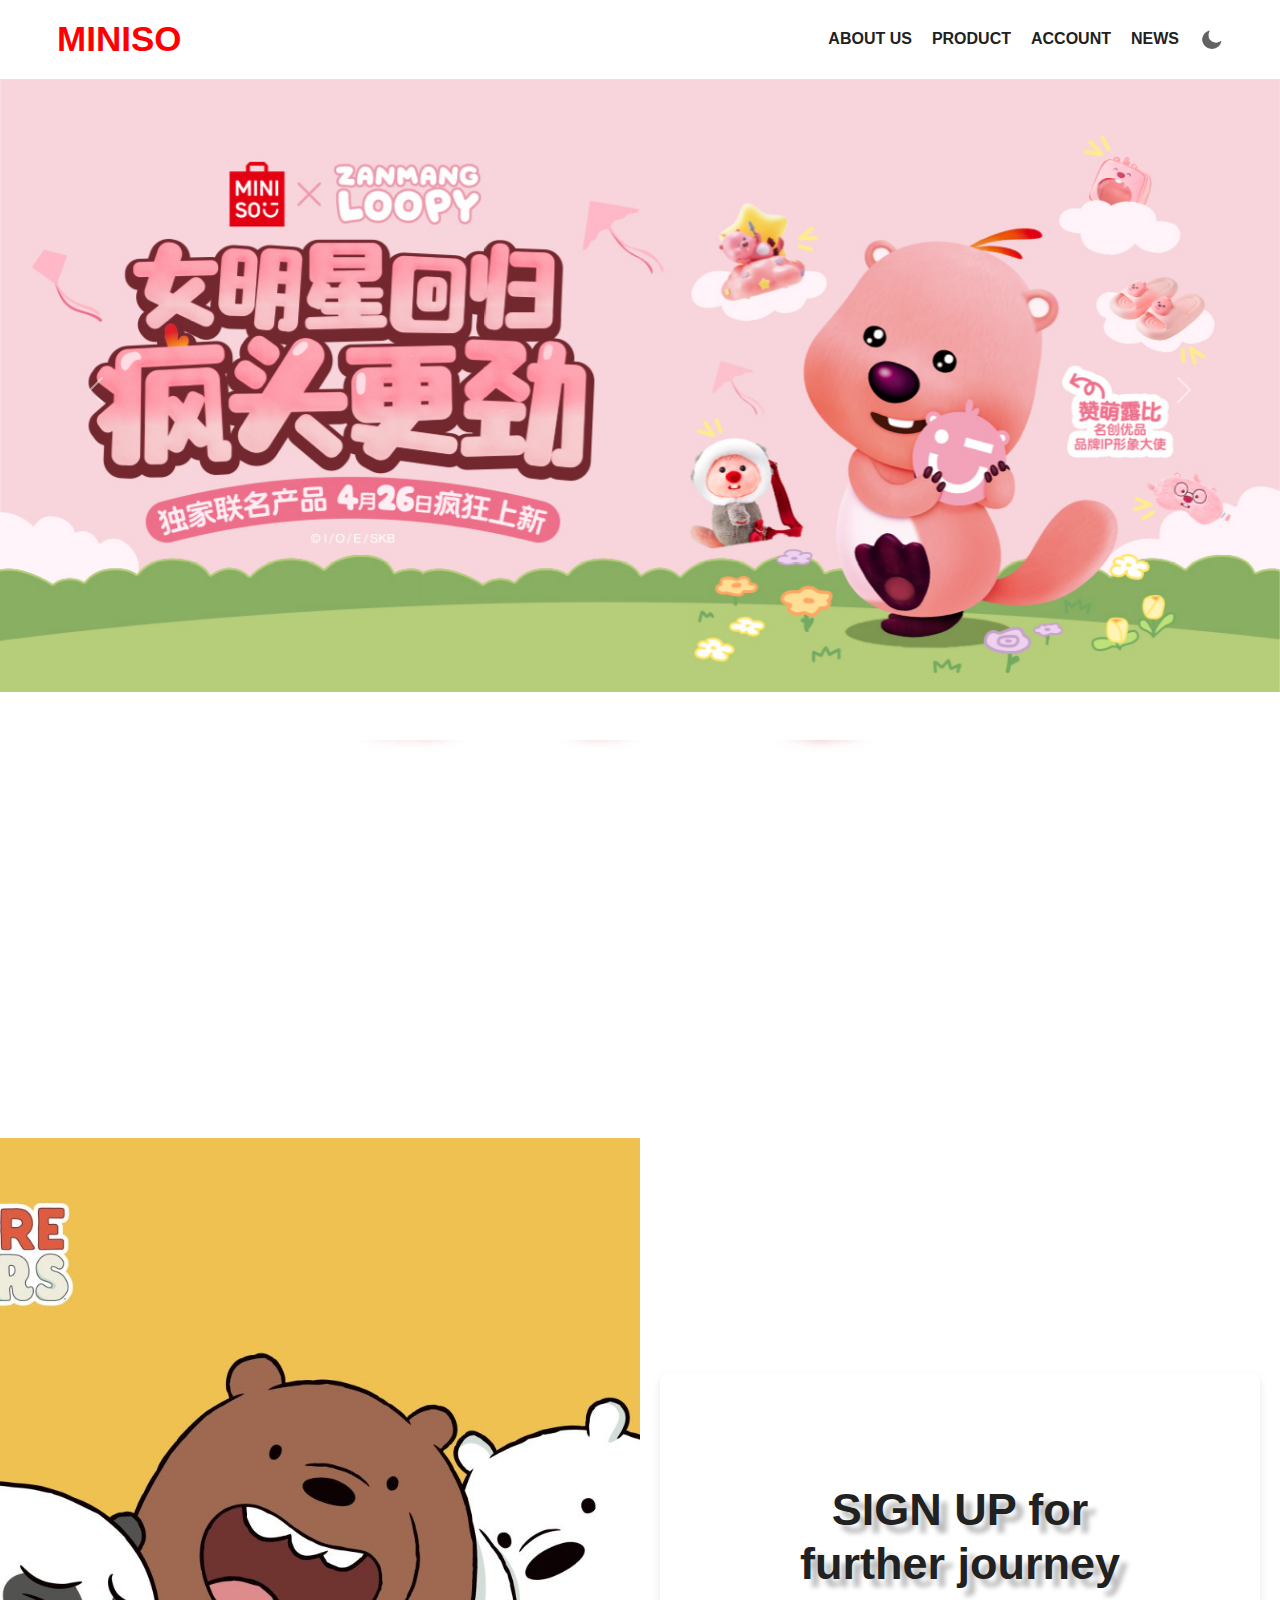
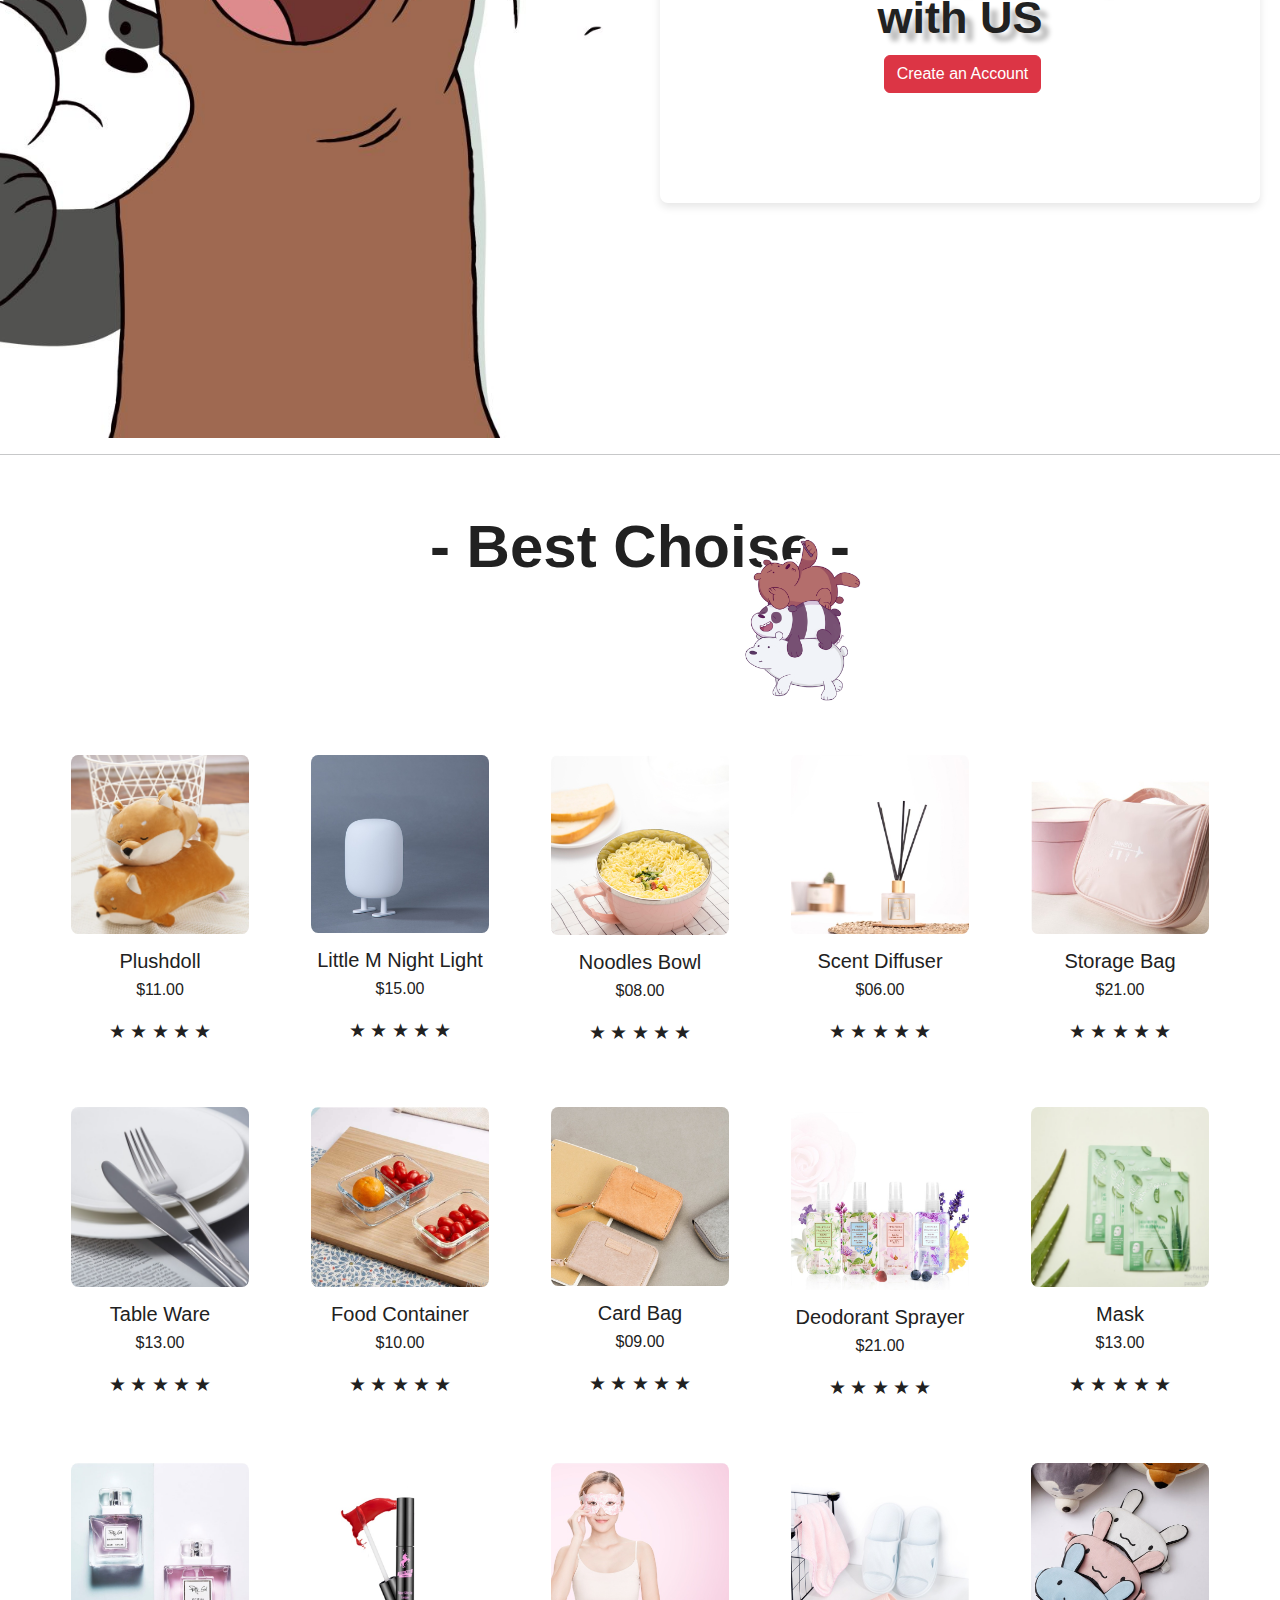
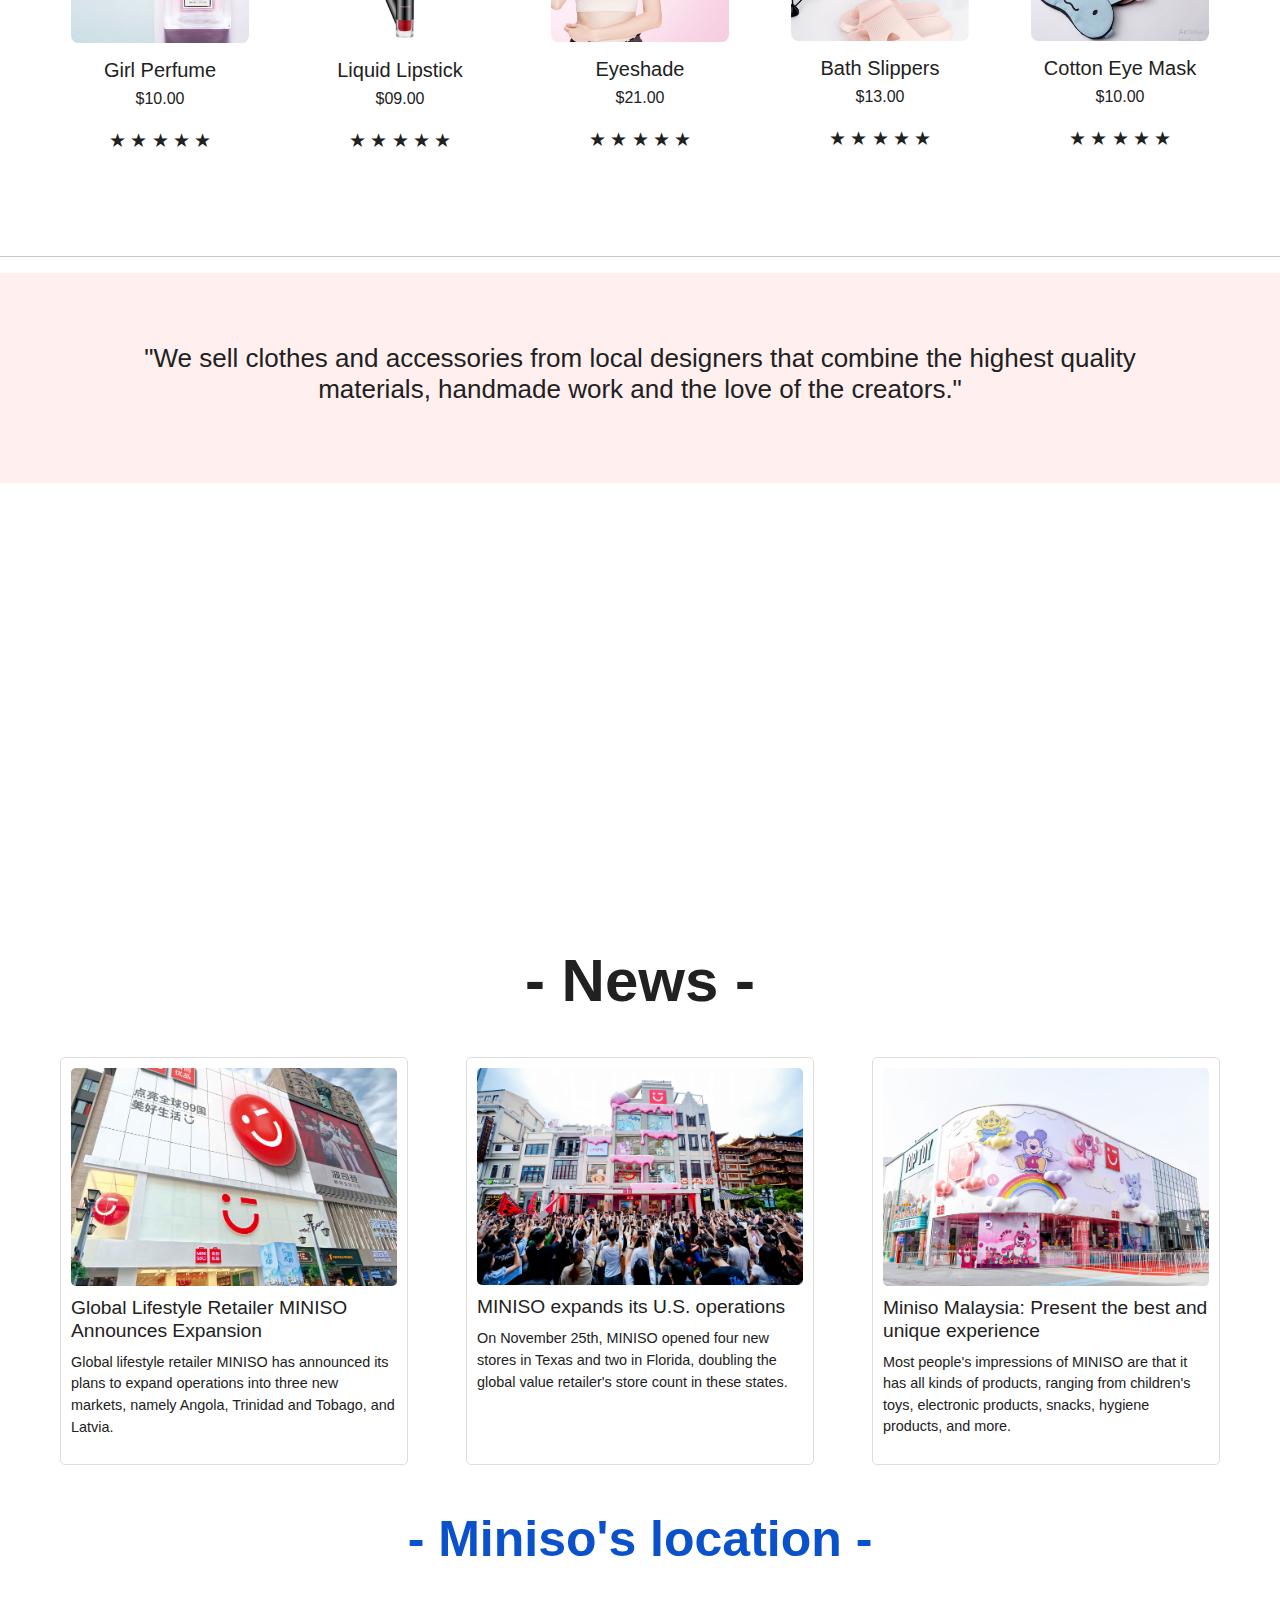
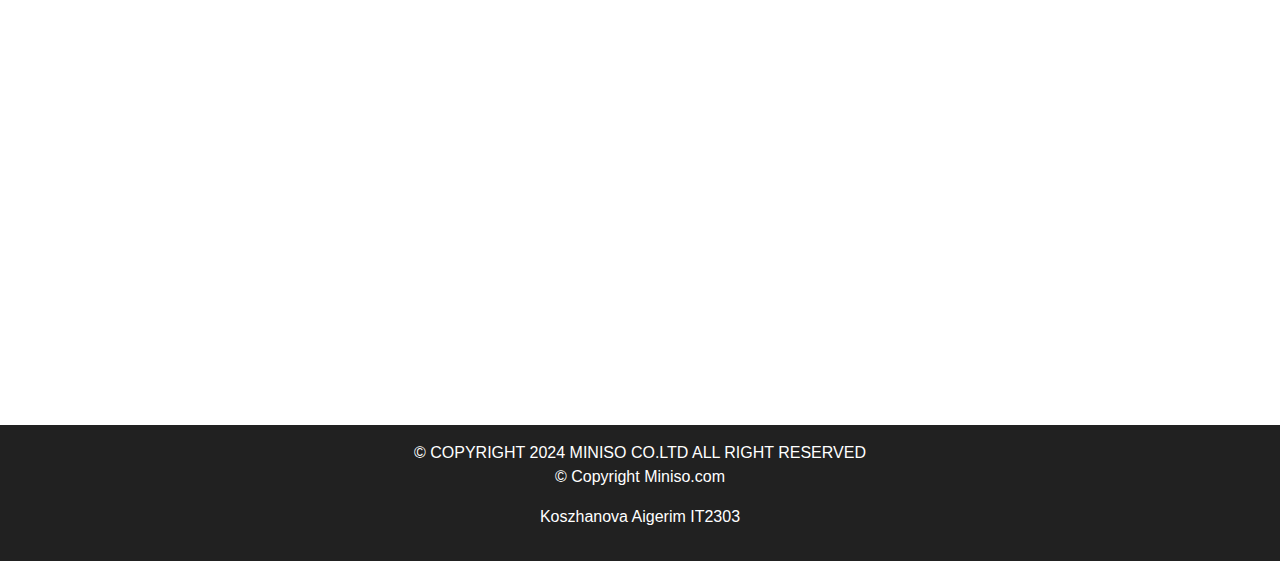
==== commit bb8adada: "Add files via upload" ====
--- a/miniso/index.html
+++ b/miniso/index.html
@@ -113,6 +113,7 @@
   <br><br>
     <div class="container1">
       <div class="left-side main-banner">
+        
       </div>
       <div class="right-side">
         <div id="authContainer">
--- a/miniso/style.css
+++ b/miniso/style.css
@@ -24,7 +24,7 @@
     margin: 0 auto;
     height: 350px;
     width:auto;
-    background-image: url('C:/Users/Astana/Desktop/web/miniso/backImageOfMiniso.png'); /* Adjust the path as needed */
+    background-image: url('backImageOfMiniso.png'); 
     background-size: cover; /* Ensures the image covers the entire area */
     background-attachment: fixed;
     background-position: center; /* Centers the image */
@@ -74,10 +74,10 @@
 }
     
 .left-side {
-    background-image: url('C:/Users/Astana/Desktop/web/miniso/wbb.jpg');
+    background-image: url('wbb.jpg');
     background-size: cover;
     background-position: center;
-    color: var(--primary-color);
+
 }
     
 #authContainer {
@@ -323,7 +323,7 @@
     margin-top: 20px;
 }
 .secondary-banner {
-    background-image: url('C:/Users/Astana/Desktop/web/miniso/mini_background.jpg');
+    background-image: url('mini_background.jpg');
     background-size:cover;
     background-position: center;
     padding: 60px 20px;
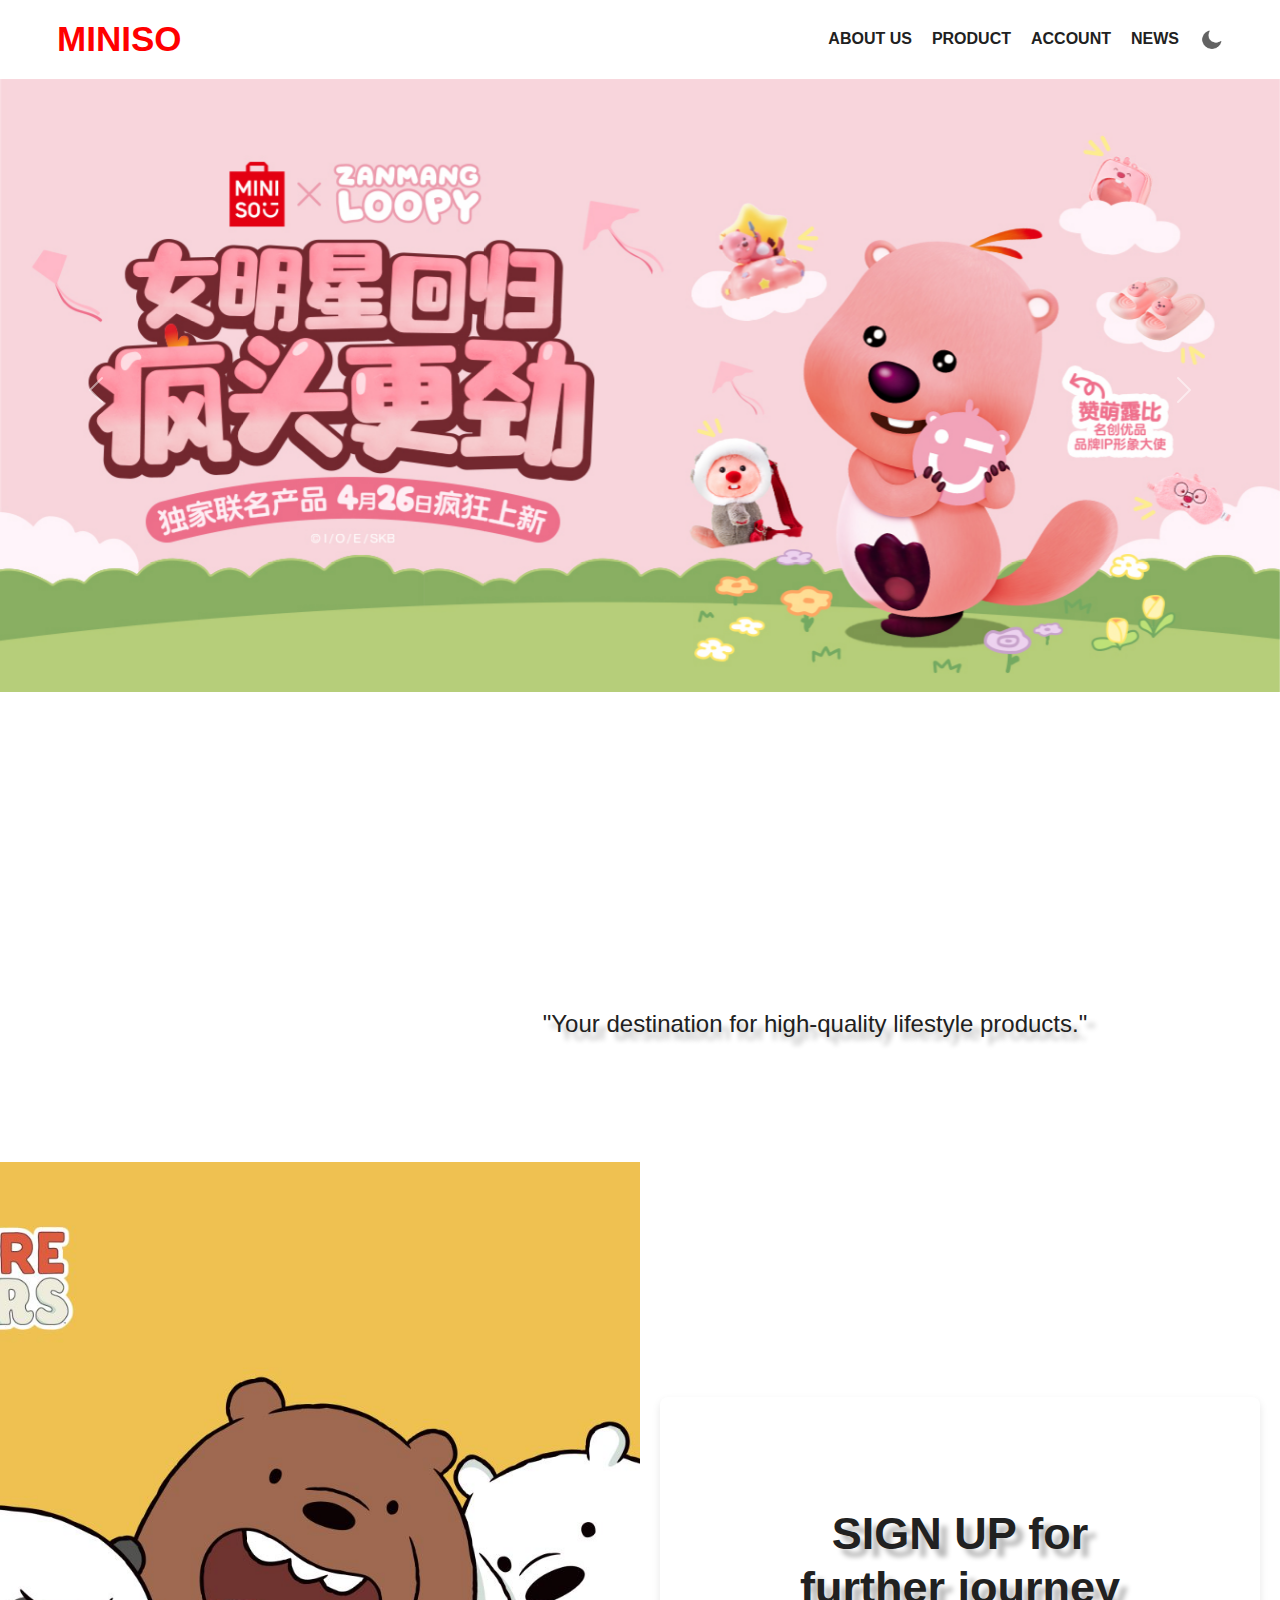
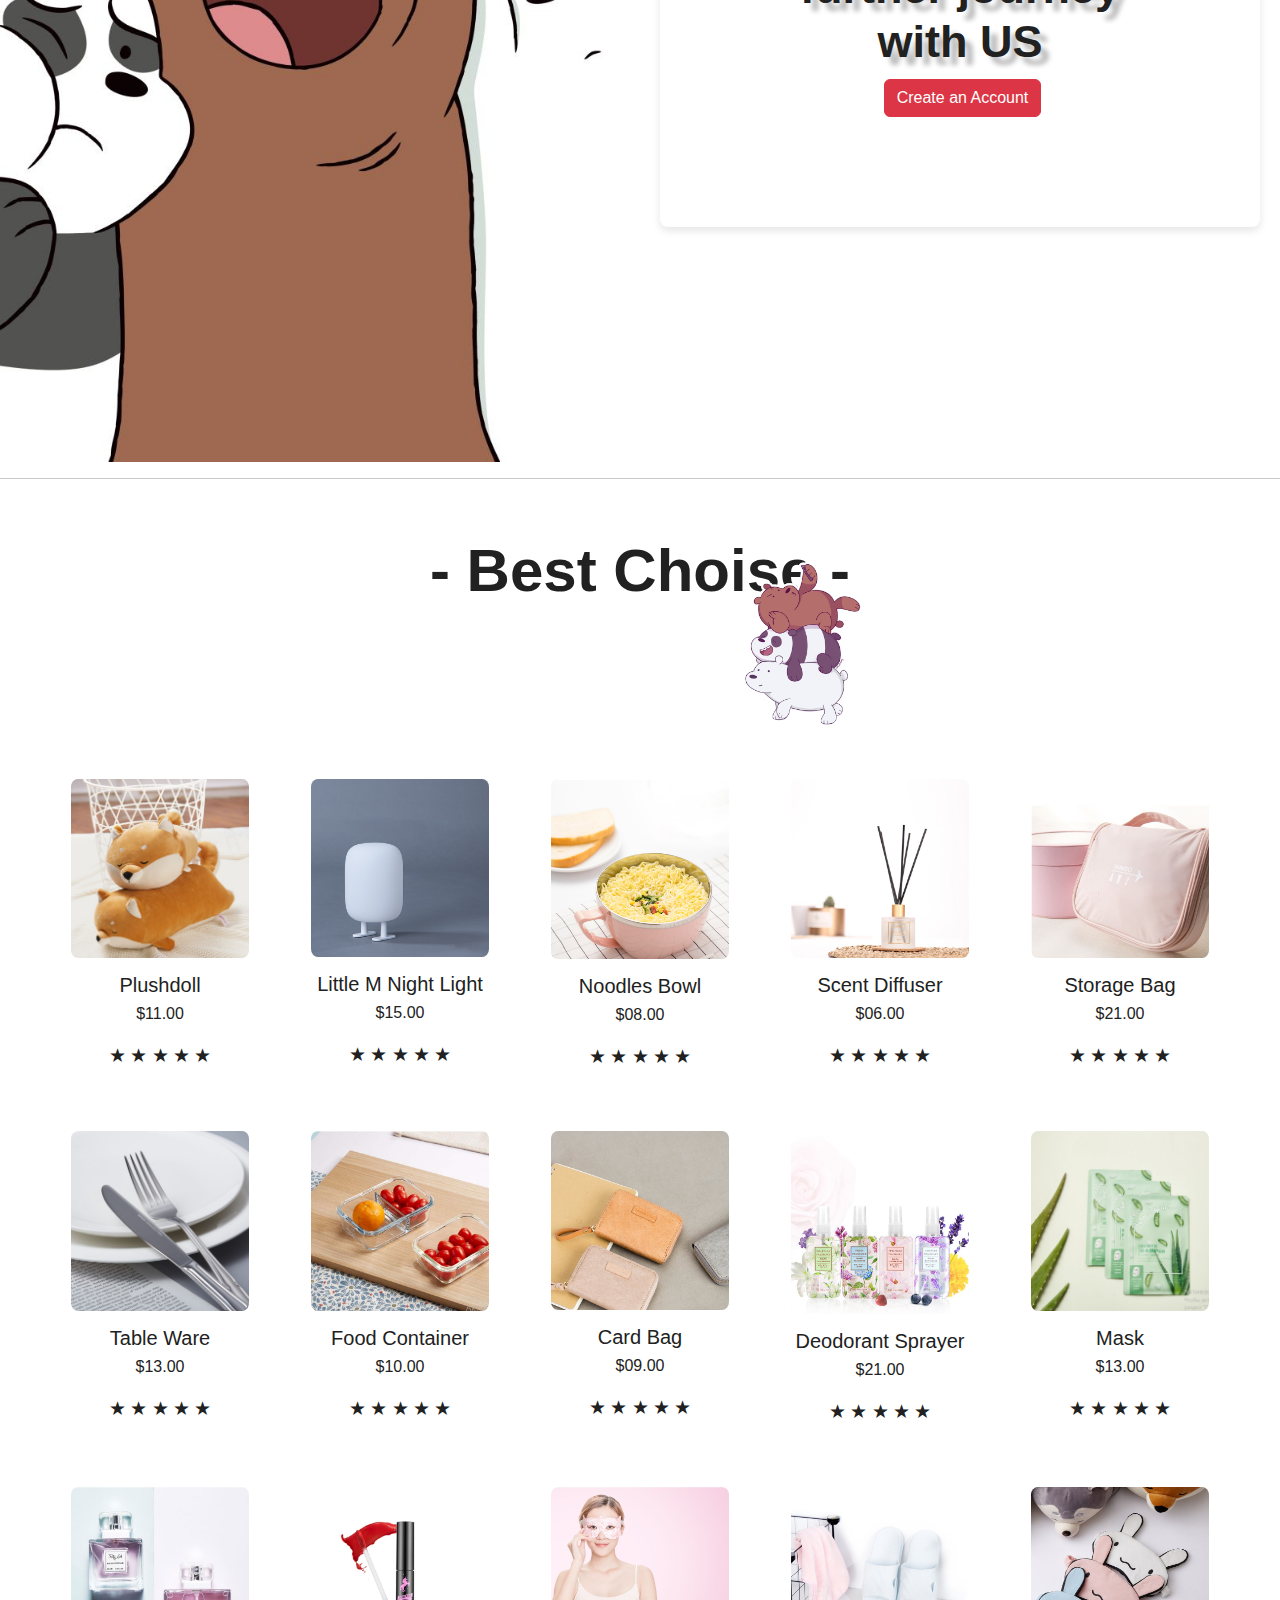
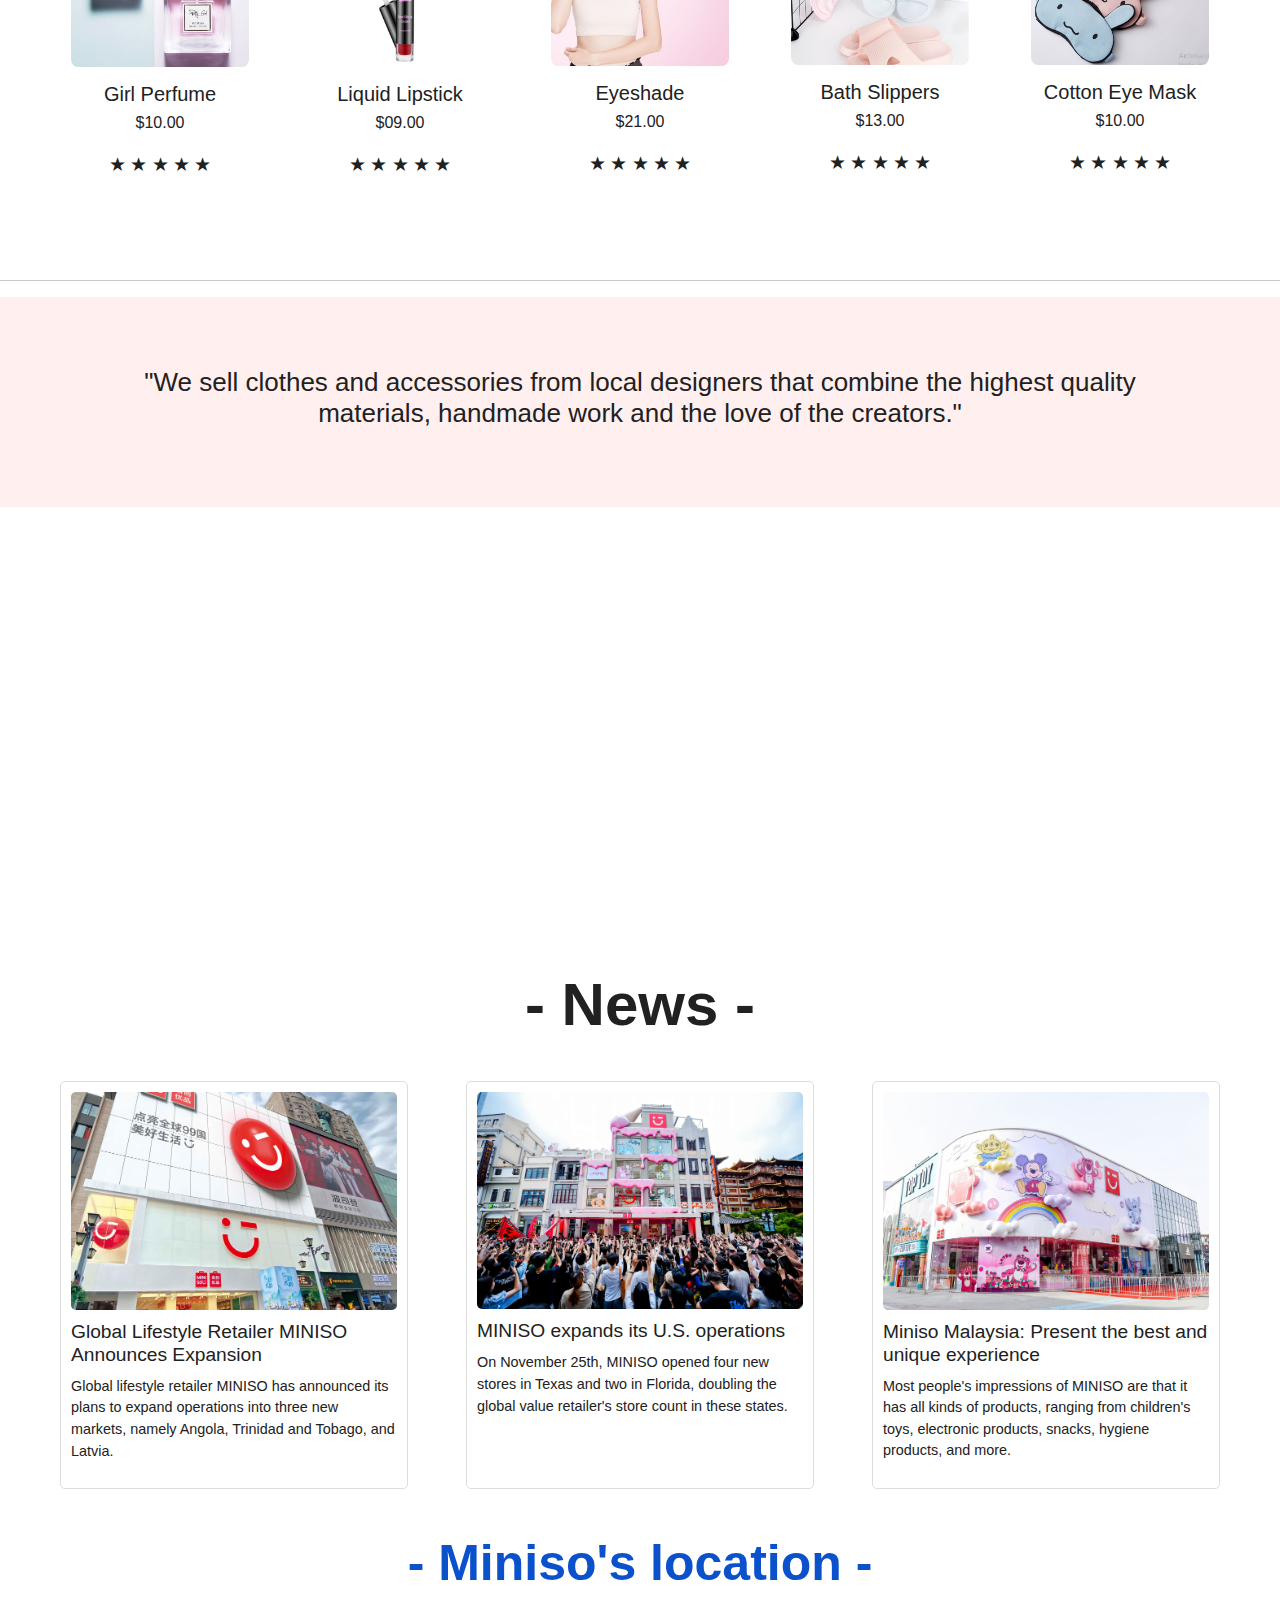
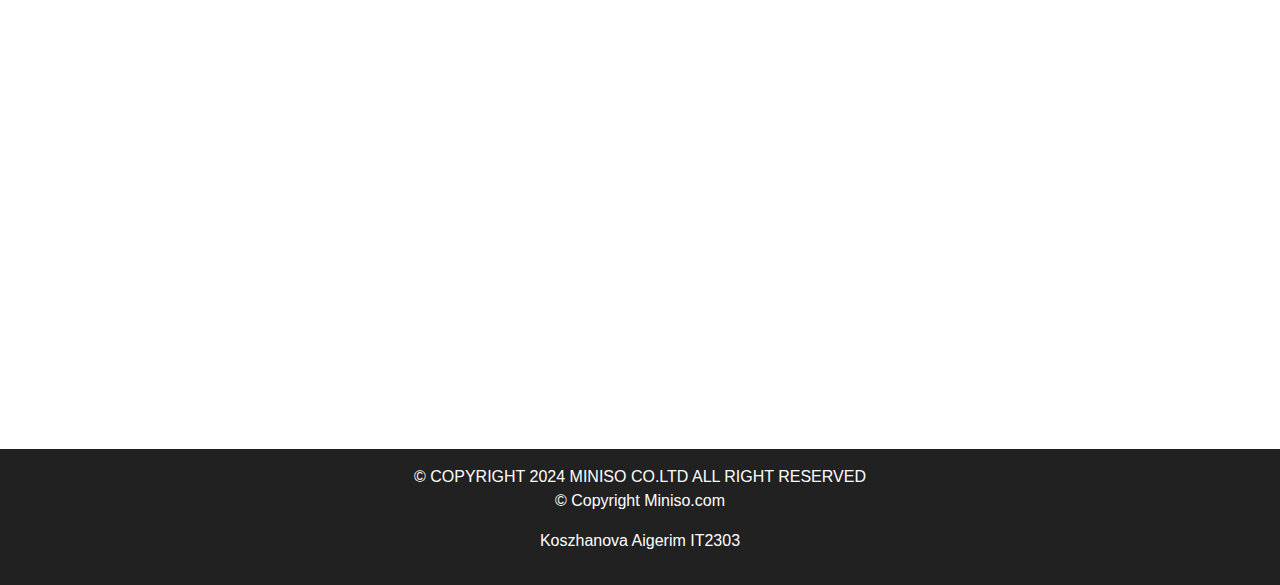
==== commit 35a3a326: "Add files via upload" ====
--- a/miniso/index.html
+++ b/miniso/index.html
@@ -103,18 +103,17 @@
       </div>
     </section>
 <br>
-    <div class="description1">
-      <img src="Miniso_logo.png" alt="Miniso Logo" class="logo-image">
-      <div  style="margin:0px 50px;"class="description2">
-        <h1 style="font-weight:bolder;">Welcome to <span class="text-danger"><b>MINISO</b></span></h1>
-          <h1 style="font-size:39px;">"Your destination for high-quality lifestyle products."</h1>
-      </div>
+<div class="description1 container text-center mt-4">
+  <img src="Miniso_logo.png" alt="Miniso Logo" class="logo-image img-fluid mb-3">
+  <div class="description2" style="margin: 0 10px;">
+      <h1 class="font-weight-bolder;" style="font-weight:bold;">Welcome to <span class="text-danger"><b>MINISO</b></span></h1>
+      <h2 class="mt-3" style="font-size: 24px;">"Your destination for high-quality lifestyle products."</h2>
   </div>
+</div>
+
   <br><br>
     <div class="container1">
-      <div class="left-side main-banner">
-        
-      </div>
+      <div class="left-side main-banner"></div>
       <div class="right-side">
         <div id="authContainer">
           <div id="loginSection">
@@ -125,10 +124,10 @@
                id="create-account-btn">Create an Account</button>
                </a>
             </div>
-           </div>
-           </div>
-           </div>
-           </div>
+          </div>
+        </div>
+      </div>
+    </div>
            
            
     <hr>  
--- a/miniso/style.css
+++ b/miniso/style.css
@@ -38,6 +38,40 @@
     font-family:Arial, Helvetica, sans-serif;
     
 }
+.description1 {
+    display: flex;
+    flex-direction: column;
+    align-items: center;
+    padding: 20px;
+    margin: 0 auto;
+}
+
+.logo-image {
+    max-width: 100%;
+    height: auto;
+}
+
+.description2 {
+    text-align: center;
+    padding: 10px;
+}
+
+@media (min-width: 768px) {
+    .description1 {
+        flex-direction: row;
+        justify-content: space-between;
+        align-items: center;
+    }
+
+    .description2 h1 {
+        font-size: 36px;
+    }
+
+    .description2 h2 {
+        font-size: 24px;
+    }
+}
+
 
 .logo-image {
     width: 350px; 
